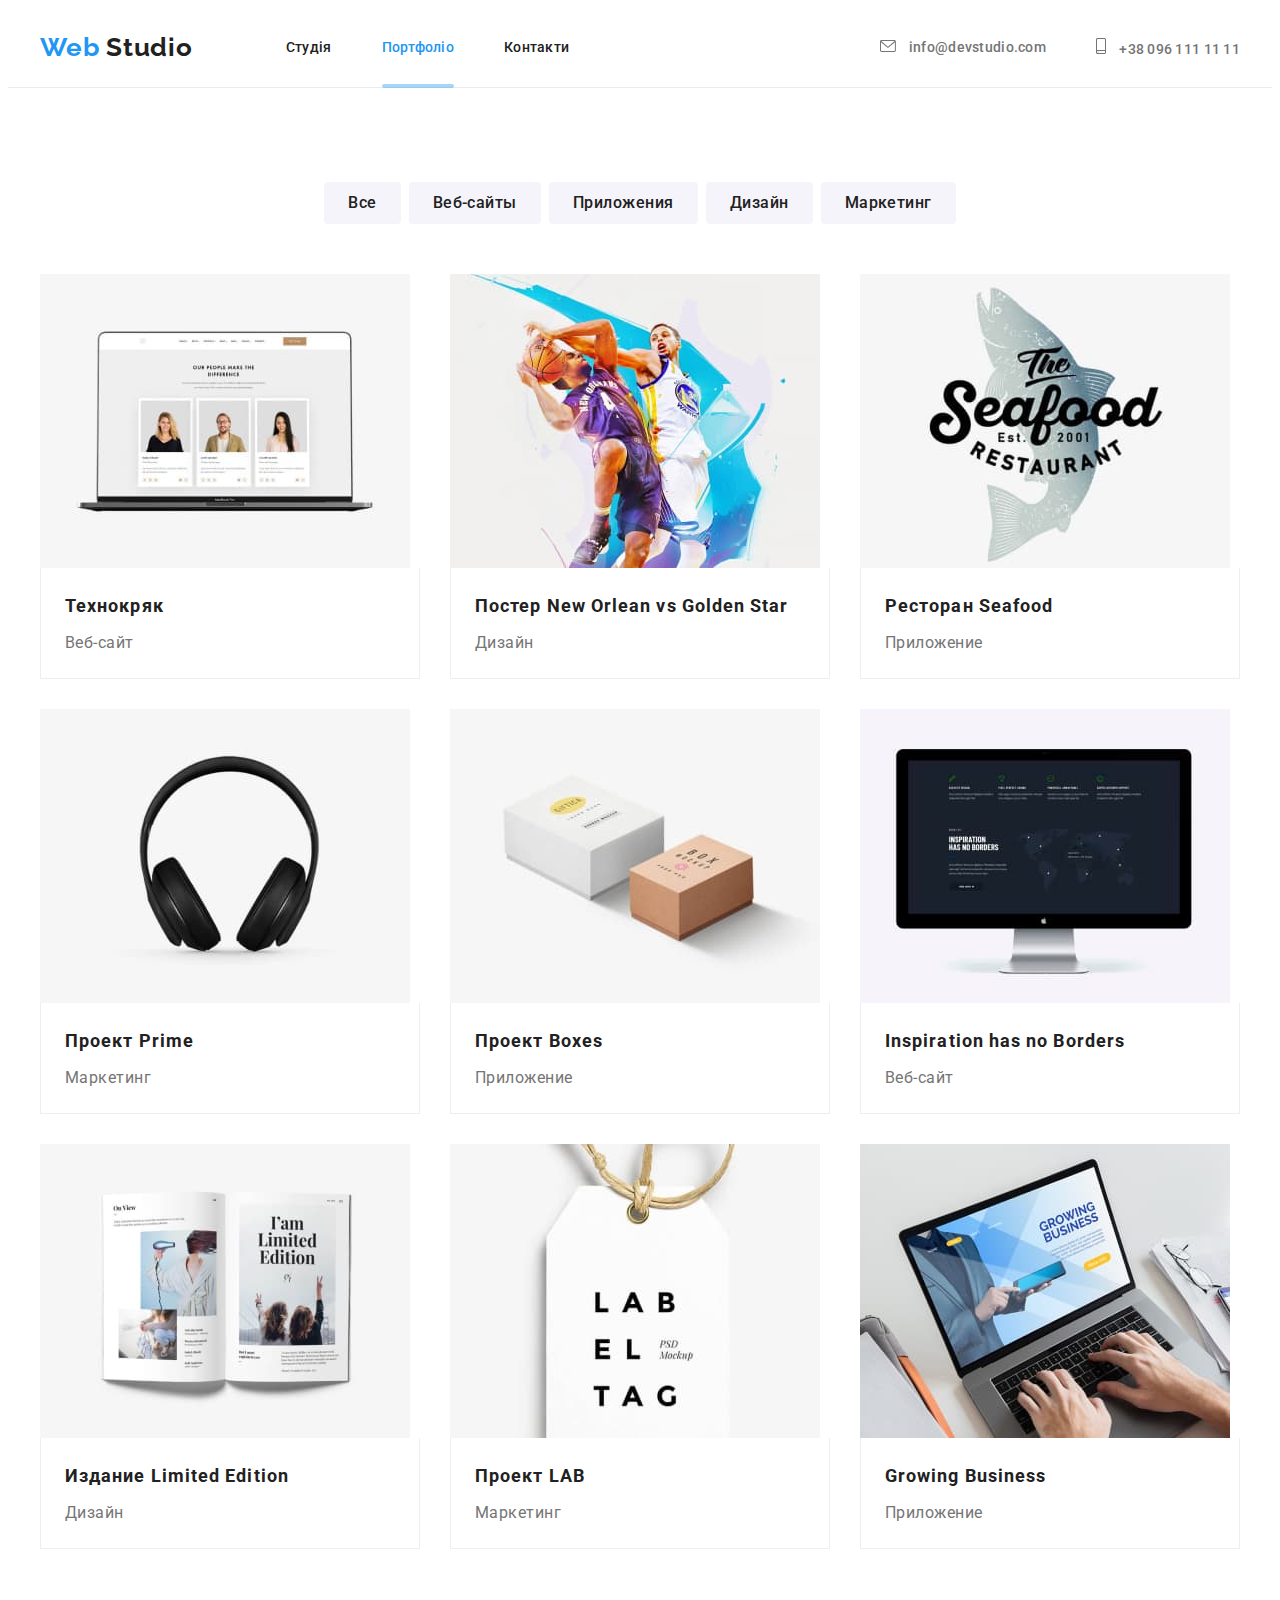
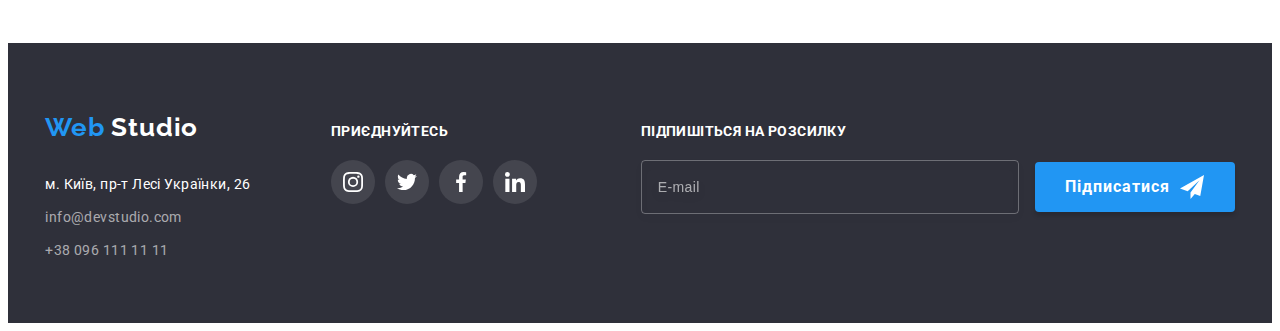
==== portfolio.html @ 93cd044e "repository is cloned" ====
<!DOCTYPE html>
<html lang="ru">
	<head>
		<meta charset="UTF-8" />
		<meta http-equiv="X-UA-Compatible" content="IE=edge" />
		<meta name="viewport" content="width=device-width, initial-scale=1.0" />
		<title>Webs tudio</title>
		<link
			rel="stylesheet"
			href="https://cdnjs.cloudflare.com/ajax/libs/modern-normalize/1.1.0/modern-normalize.min.css"
			integrity="sha512-wpPYUAdjBVSE4KJnH1VR1HeZfpl1ub8YT/NKx4PuQ5NmX2tKuGu6U/JRp5y+Y8XG2tV+wKQpNHVUX03MfMFn9Q=="
			crossorigin="anonymous"
			referrerpolicy="no-referrer"
		/>
		<!-- <link rel="stylesheet" href="./css/styles.css" /> -->
		<link rel="stylesheet" href="./css/main.min.css" />
		<link rel="preconnect" href="https://fonts.googleapis.com" />
		<link rel="preconnect" href="https://fonts.gstatic.com" crossorigin />
		<link
			href="https://fonts.googleapis.com/css2?family=Raleway:wght@700&family=Roboto:wght@400;500;700;900&display=swap"
			rel="stylesheet"
		/>
	</head>
	<body>
		<header class="header">
			<div class="container header-container">
				<a lang="en" class="logo header__logo link" href="./index.html">
					<span class="logo--color-blue">Web</span>
					Studio
				</a>
				<nav class="navigation">
					<ul class="navigation__list list">
						<li class="navigation__item">
							<a class="navigation__link link" href="./index.html">Студія</a>
						</li>
						<li class="navigation__item">
							<a class="navigation__link link current" href="./portfolio.html">Портфоліо</a>
						</li>
						<li class="navigation__item"><a class="navigation__link link" href="">Контакти</a></li>
					</ul>
				</nav>
				<ul class="contact header__contact list">
					<li class="contact__item">
						<a class="contact__link link" href="mailto:info@devstudio.com">
							<svg class="contact__icon" width="16" height="12">
								<use href="./images/icons.svg#icon-envelope"></use>
							</svg>
							info@devstudio.com
						</a>
					</li>
					<li class="contact-item">
						<a class="contact__link link" href="tel:+380961111111">
							<svg class="contact__icon" width="10" height="16">
								<use href="./images/icons.svg#icon-smartphone"></use>
							</svg>
							+38 096 111 11 11
						</a>
					</li>
				</ul>
			</div>
		</header>
		<!-- main -->
		<main>
			<section class="portfolio section">
				<div class="container">
					<h1 class="visually-hidden">Портфолио</h1>
					<ul class="portfolio-menu-list list">
						<li class="portfolio-menu-item">
							<button class="menu-btn" type="button">Все</button>
						</li>
						<li class="portfolio-menu-item">
							<button class="menu-btn" type="button">Веб-сайты</button>
						</li>
						<li class="portfolio-menu-item">
							<button class="menu-btn" type="button">Приложения</button>
						</li>
						<li class="portfolio-menu-item">
							<button class="menu-btn" type="button">Дизайн</button>
						</li>
						<li class="portfolio-menu-item">
							<button class="menu-btn" type="button">Маркетинг</button>
						</li>
					</ul>
					<h2 class="visually-hidden">Проекты</h2>
					<ul class="portfolio-progects list">
						<li class="portfolio-item">
							<a class="porfolio-link link" href="">
								<div class="card-thumb">
									<img src="./images/tehnomarket.jpg" alt="Технокряr" width="370" />
									<div class="portfolio-action">
										<div class="portfolio-overlay">
											<p class="text-overlay">
												<span class="portfolio-article">
													Ресурс пропонує комплексні пропозиції з різним рівнем функціоналу та
													сервісів. Все це дозволить відвідувачу отримати вичерпні відомості
													про компанію чи приватну особу.
												</span>
											</p>
										</div>
									</div>
								</div>
								<div class="card-content">
									<h3 class="portfolio-title">Технокряк</h3>
									<p class="portfolio-text">Веб-сайт</p>
								</div>
							</a>
						</li>
						<li class="portfolio-item">
							<a class="porfolio-link link" href="">
								<div class="card-thumb">
									<img src="./images/nogs.jpg" alt="Постер New Orlean vs Golden Star" width="370" />
									<div class="portfolio-action">
										<div class="portfolio-overlay">
											<p class="text-overlay">
												<span class="portfolio-article">
													Ресурс пропонує комплексні пропозиції з різним рівнем функціоналу та
													сервісів. Все це дозволить відвідувачу отримати вичерпні відомості
													про компанію чи приватну особу.
												</span>
											</p>
										</div>
									</div>
								</div>
								<div class="card-content">
									<h3 class="portfolio-title">Постер New Orlean vs Golden Star</h3>
									<p class="portfolio-text">Дизайн</p>
								</div>
							</a>
						</li>
						<li class="portfolio-item">
							<a class="porfolio-link link" href="">
								<div class="card-thumb">
									<img src="./images/sfreast.jpg" alt="Ресторан Seafood" width="370" />
									<div class="portfolio-action">
										<div class="portfolio-overlay">
											<p class="text-overlay">
												<span class="portfolio-article">
													Ресурс пропонує комплексні пропозиції з різним рівнем функціоналу та
													сервісів. Все це дозволить відвідувачу отримати вичерпні відомості
													про компанію чи приватну особу.
												</span>
											</p>
										</div>
									</div>
								</div>
								<div class="card-content">
									<h3 class="portfolio-title">Ресторан Seafood</h3>
									<p class="portfolio-text">Приложение</p>
								</div>
							</a>
						</li>
						<li class="portfolio-item">
							<a class="porfolio-link link" href="">
								<div class="card-thumb">
									<img src="./images/prime.jpg" alt=">Проект Prime" width="370" />
									<div class="portfolio-action">
										<div class="portfolio-overlay">
											<p class="text-overlay">
												<span class="portfolio-article">
													Ресурс пропонує комплексні пропозиції з різним рівнем функціоналу та
													сервісів. Все це дозволить відвідувачу отримати вичерпні відомості
													про компанію чи приватну особу.
												</span>
											</p>
										</div>
									</div>
								</div>
								<div class="card-content">
									<h3 class="portfolio-title">Проект Prime</h3>
									<p class="portfolio-text">Маркетинг</p>
								</div>
							</a>
						</li>
						<li class="portfolio-item">
							<a class="porfolio-link link" href="">
								<div class="card-thumb">
									<img src="./images/boxes.jpg" alt="Проект Boxes" width="370" />
									<div class="portfolio-action">
										<div class="portfolio-overlay">
											<p class="text-overlay">
												<span class="portfolio-article">
													Ресурс пропонує комплексні пропозиції з різним рівнем функціоналу та
													сервісів. Все це дозволить відвідувачу отримати вичерпні відомості
													про компанію чи приватну особу.
												</span>
											</p>
										</div>
									</div>
								</div>
								<div class="card-content">
									<h3 class="portfolio-title">Проект Boxes</h3>
									<p class="portfolio-text">Приложение</p>
								</div>
							</a>
						</li>
						<li class="portfolio-item">
							<a class="porfolio-link link" href="">
								<div class="card-thumb">
									<img src="./images/border.jpg" alt="Inspiration has no Borders" width="370" />
									<div class="portfolio-action">
										<div class="portfolio-overlay">
											<p class="text-overlay">
												<span class="portfolio-article">
													Ресурс пропонує комплексні пропозиції з різним рівнем функціоналу та
													сервісів. Все це дозволить відвідувачу отримати вичерпні відомості
													про компанію чи приватну особу.
												</span>
											</p>
										</div>
									</div>
								</div>
								<div class="card-content">
									<h3 class="portfolio-title">Inspiration has no Borders</h3>
									<p class="portfolio-text">Веб-сайт</p>
								</div>
							</a>
						</li>
						<li class="portfolio-item">
							<a class="porfolio-link link" href="">
								<div class="card-thumb">
									<img src="./images/limedition.jpg" alt="Издание Limited Edition" width="370" />
									<div class="portfolio-action">
										<div class="portfolio-overlay">
											<p class="text-overlay">
												<span class="portfolio-article">
													Ресурс пропонує комплексні пропозиції з різним рівнем функціоналу та
													сервісів. Все це дозволить відвідувачу отримати вичерпні відомості
													про компанію чи приватну особу.
												</span>
											</p>
										</div>
									</div>
								</div>
								<div class="card-content">
									<h3 class="portfolio-title">Издание Limited Edition</h3>
									<p class="portfolio-text">Дизайн</p>
								</div>
							</a>
						</li>
						<li class="portfolio-item">
							<a class="porfolio-link link" href="">
								<div class="card-thumb">
									<img src="./images/lab.jpg" alt="Проект LAB" width="370" />
									<div class="portfolio-action">
										<div class="portfolio-overlay">
											<p class="text-overlay">
												<span class="portfolio-article">
													Ресурс пропонує комплексні пропозиції з різним рівнем функціоналу та
													сервісів. Все це дозволить відвідувачу отримати вичерпні відомості
													про компанію чи приватну особу.
												</span>
											</p>
										</div>
									</div>
								</div>
								<div class="card-content">
									<h3 class="portfolio-title">Проект LAB</h3>
									<p class="portfolio-text">Маркетинг</p>
								</div>
							</a>
						</li>
						<li class="portfolio-item">
							<a class="porfolio-link link" href="">
								<div class="card-thumb">
									<img src="./images/growbuiss.jpg" alt="Growing Business" width="370" />
									<div class="portfolio-action">
										<div class="portfolio-overlay">
											<p class="text-overlay">
												<span class="portfolio-article">
													Ресурс пропонує комплексні пропозиції з різним рівнем функціоналу та
													сервісів. Все це дозволить відвідувачу отримати вичерпні відомості
													про компанію чи приватну особу.
												</span>
											</p>
										</div>
									</div>
								</div>
								<div class="card-content">
									<h3 class="portfolio-title">Growing Business</h3>
									<p class="portfolio-text">Приложение</p>
								</div>
							</a>
						</li>
					</ul>
				</div>
			</section>
		</main>
		<!--Footer-->
		<footer class="basement">
			<div class="container basement-container">
				<div class="footer-section">
					<a lang="en" class="logo link" href="./index.html">
						<span class="logo--color-blue">Web</span>
						<span class="logo--color-white">Studio</span>
					</a>
					<address class="basement-addres">
						<p class="basement-addres__title">м. Київ, пр-т Лесі Українки, 26</p>
						<ul class="basement-list list">
							<li class="contact-item bs-contact">
								<a class="basement-mail-link link" href="mailto:info@devstudio.com">
									info@devstudio.com
								</a>
							</li>
							<li class="contact-item">
								<a class="basement-phone-link link" href="tel:+380961111111">+38 096 111 11 11</a>
							</li>
						</ul>
					</address>
				</div>
				<div class="join footer__join">
					<h2 class="join__title">приєднуйтесь</h2>
					<ul class="socials list">
						<li class="socials__item">
							<a href="" class="socials__link socials__link--color-grey link">
								<svg class="socials__icon--color-white" width="20" height="20">
									<use href="./images/icons.svg#icon-instagram"></use>
								</svg>
							</a>
						</li>
						<li class="socials__item">
							<a href="" class="socials__link socials__link--color-grey link">
								<svg class="socials__icon--color-white" width="20" height="20">
									<use href="./images/icons.svg#icon-twitter"></use>
								</svg>
							</a>
						</li>
						<li class="socials__item">
							<a href="" class="socials__link socials__link--color-grey link">
								<svg class="socials__icon--color-white" width="20" height="20">
									<use href="./images/icons.svg#icon-facebook"></use>
								</svg>
							</a>
						</li>
						<li class="socials__item">
							<a href="" class="socials__link socials__link--color-grey link">
								<svg class="socials__icon--color-white" width="20" height="20">
									<use href="./images/icons.svg#icon-linkedin"></use>
								</svg>
							</a>
						</li>
					</ul>
				</div>
				<!-- sign-up form -->
				<form class="sign-up">
					<div class="sign-up-mail">
						<label for="sign-mail" class="sign-label">Підпишіться на розсилку</label>
						<input class="sign-input" type="email" name="sign-mail" placeholder="E-mail" id="sign-mail" />
						<button type="submit" class="sign-btn">
							Підписатися
							<svg class="sign-up-icon" width="24" height="24">
								<use href="./images/icons.svg#icon-send_icon"></use>
							</svg>
						</button>
					</div>
				</form>
			</div>
		</footer>
	</body>
</html>
---- css/main.min.css ----
:root{--primary-text-color: #757575;--title-text-color: #212121;--title-second-color: #ffffff;--accent-text-color: #2196f3;--bg-color: #2f303a;--light-grey-color: #f5f4fa;--grey-contacts-color: rgba(255, 255, 255, 0.6);--btn-blue-color: #188ce8;--border-icon-color: rgba(175, 177, 184, 1);--animation-mode: 250ms cubic-bezier(0.4, 0, 0.2, 1)}p,h1,h2,h3,h4,h5,h6{margin:0}ul{margin:0;padding-left:0}a{color:currentColor}img{display:block;max-width:100%;height:auto}button{cursor:pointer}textarea{resize:none}body{font-family:"roboto",sans-serif;color:var(--primary-text-color);background:var(--title-second-color)}.list{list-style:none}.link{color:currentColor;text-decoration:none}.visually-hidden{position:absolute;width:1px;height:1px;margin:-1px;border:0;padding:0;white-space:nowrap;clip-path:inset(100%);clip:rect(0 0 0 0);overflow:hidden}.logo{text-decoration:none;font-family:"Raleway",sans-serif;font-style:normal;font-weight:700;font-size:26px;line-height:1.92;letter-spacing:.03em;color:var(--title-text-color)}.logo--color-white{color:var(--title-second-color)}.logo--color-blue{color:var(--accent-text-color)}.header__logo{margin-right:93px;transition:color var(--animation-mode)}.header__logo:hover,.header__logo:focus{color:var(--accent-text-color)}.container{width:1200px;margin-left:auto;margin-right:auto;padding-left:15px;padding-right:15px}.title{font-weight:700;font-size:36px;line-height:1.17;text-align:center;letter-spacing:.03em;color:var(--title-text-color)}.section{padding-top:94px;padding-bottom:94px}.exclusion{padding-bottom:0}.backdrop{position:fixed;top:0;left:0;width:100%;height:100%;background-color:rgba(0,0,0,.2);opacity:1;transition:opacity var(--animation-mode),visibility var(--animation-mode)}.backdrop.is-hidden{visibility:hidden;opacity:0;pointer-events:none}.backdrop.is-hidden .modal{transform:translate(-50%, -50%) scale(0.5) rotate(360deg)}.modal{position:absolute;top:50%;left:50%;width:528px;min-height:581px;transform:translate(-50%, -50%) scale(1) rotate(0);background-color:var(--title-second-color);box-shadow:0px 1px 3px rgba(0,0,0,.12),0px 1px 1px rgba(0,0,0,.14),0px 2px 1px rgba(0,0,0,.2);border-radius:4px;transition:transform var(--animation-mode);padding:40px}.modal-close{fill:currentColor;transition:color var(--animation-mode)}.modal-btn-close{position:absolute;top:8px;right:8px;width:30px;height:30px;border-radius:50%;display:flex;align-items:center;justify-content:center;background:var(--title-second-color);border:1px solid rgba(0,0,0,.1)}.modal-btn-close:hover>.modal-close,.modal-btn-close:focus>.modal-close{color:var(--accent-text-color)}.client-registranion{margin-left:auto;margin-right:auto}.registration-title{display:flex;font-weight:700;font-size:20px;line-height:1.15;letter-spacing:.03em;justify-content:center;color:var(--title-text-color);margin-bottom:12px}.form-field{display:flex;flex-direction:column;margin-bottom:10px}.reg-comment{margin-bottom:20px}.form-textarea{padding:12px 16px;border:1px solid rgba(33,33,33,.2);border-radius:4px;outline:none;transition:border-color var(--animation-mode);cursor:pointer}.form-textarea:focus,.form-textarea:hover{border-color:var(--accent-text-color)}.form-textarea::placeholder{font-weight:400;font-size:12px;line-height:1.17;letter-spacing:.01em;color:rgba(117,117,117,.5)}.input-wrap{position:relative}.form-input{width:100%;height:40px;padding-left:42px;border:1px solid rgba(33,33,33,.2);border-radius:4px;cursor:pointer;outline:none;transition:border-color var(--animation-mode)}.form-input:focus,.form-input:hover{border-color:var(--accent-text-color)}.input-icon{position:absolute;top:50%;left:12px;transform:translateY(-50%);transition:fill var(--animation-mode)}.form-input:focus+.input-icon,.form-input:hover+.input-icon{fill:var(--accent-text-color)}.form-label{font-weight:400;font-size:12px;line-height:1.17;letter-spacing:.01em;color:var(--primary-text-color);margin-bottom:4px}.agreement-field{display:flex;justify-content:center;font-weight:400;font-size:14px;line-height:2;letter-spacing:.03em;color:var(--primary-text-color);margin-bottom:30px}.label-checkbox{display:flex;align-items:center;cursor:pointer;transition:color var(--animation-mode)}.label-checkbox span{justify-content:center;border:2px solid var(--title-text-color);width:16px;height:15px;border-radius:2px;margin-right:8.38px;transition:boder-color var(--animation-mode)}.form-checkbox:focus+.label-checkbox span,.form-checkbox:hover+.label-checkbox span{border-color:var(--accent-text-color)}.form-checkbox:checked+.label-checkbox span{background-color:var(--accent-text-color);border:none}.label-checkbox:focus,.label-checkbox:hover{color:var(--accent-text-color)}.check-icon{fill:rgba(0,0,0,0)}.form-checkbox:checked+.label-checkbox .check-icon{fill:var(--title-second-color)}.agreement-link{letter-spacing:.03em;text-decoration-line:underline;color:var(--accent-text-color)}.reg-btn{font-family:inherit;background:var(--accent-text-color);box-shadow:0px 4px 4px rgba(0,0,0,.15);border-radius:4px;border-color:rgba(0,0,0,0);min-width:200px;height:50px;font-weight:700;font-size:16px;line-height:1.88;display:block;margin:auto;align-items:center;text-align:center;letter-spacing:.06em;color:var(--title-second-color);transition:background var(--animation-mode)}.reg-btn:focus,.reg-btn:hover{background:var(--btn-blue-color)}.socials{display:flex;justify-content:center;column-gap:10px}.socials__link{width:44px;height:44px;border-radius:50%;display:flex;align-items:center;justify-content:center;color:#afb1bf;transition:color var(--animation-mode),background-color var(--animation-mode)}.socials__link:hover,.socials__link:focus{background-color:var(--accent-text-color);color:var(--title-second-color)}.socials__icon{fill:currentColor}.header{border-bottom:1px solid #ececec}.header-container{display:flex;align-items:center}.navigation__list{font-weight:500;font-size:14px;line-height:1.14;letter-spacing:.02em;color:var(--title-text-color);display:flex}.navigation__item:not(:last-child){margin-right:50px}.navigation__link{display:inline-block;padding-top:32px;transition:color var(--animation-mode)}.navigation__link:hover,.navigation__link:focus{color:var(--accent-text-color)}.navigation__link.current{color:var(--accent-text-color)}.navigation__link.current::after{content:"";display:block;height:4px;margin-top:28px;margin-bottom:-1px;background-color:var(--accent-text-color);opacity:.4;border-radius:2px}.contact{font-weight:500;font-size:14px;line-height:1.14;letter-spacing:.02em;display:flex;align-items:center}.contact__link{transition:color var(--animation-mode)}.contact__link:hover,.contact__link:focus{color:var(--accent-text-color)}.contact__icon{fill:currentColor;background-position:center;background-size:contain;margin-right:10px}.header__contact{margin-left:auto;gap:50px}.hero{max-width:1600px;background-color:var(--bg-color);margin-right:auto;margin-left:auto;padding-top:200px;padding-bottom:200px;background-image:linear-gradient(rgba(47, 48, 58, 0.4), rgba(47, 48, 58, 0.4)),url(../images/header.jpg);background-repeat:no-repeat;background-position:center;background-size:cover}.hero__title{color:var(--title-second-color);font-weight:900;font-size:44px;line-height:1.5;letter-spacing:.06em;text-align:center;text-transform:uppercase;max-width:696px;margin:0 auto 30px}.hero__btn{font-family:inherit;color:var(--title-second-color);background-color:var(--accent-text-color);font-weight:700;font-size:16px;line-height:1.88;letter-spacing:.06em;display:flex;align-items:center;box-shadow:0px 4px 4px rgba(0,0,0,.15);border-radius:4px;border-color:var(--btn-blue-color);display:block;margin:0 auto;min-width:216px;height:50px;transition:background-color var(--animation-mode)}.hero__btn:hover,.hero__btn:focus{background-color:var(--btn-blue-color)}.benefits-list{display:flex;gap:30px}.benefits-list-item::before{content:"";display:block;height:120px;background-size:70px;background-repeat:no-repeat;background-position:center;margin-bottom:30px;background-color:var(--light-grey-color)}.benefits-title{margin-bottom:10px;font-weight:700;font-size:14px;line-height:1.43;letter-spacing:.03em;text-transform:uppercase;color:var(--title-text-color)}.benefits-text{font-size:14px;line-height:1.71;letter-spacing:.03em;color:var(--primary-text-color);max-width:270px}.icon-antena::before{background-image:url(../images/svg/antenna.svg)}.icon-clock::before{background-image:url(../images/svg/clock.svg)}.icon-diagram::before{background-image:url(../images/svg/diagram.svg)}.icon-astronaut::before{background-image:url(../images/svg/astronaut.svg)}.activity__title{margin-bottom:50px}.activity-list{display:flex}.activity-list__item{position:relative}.activity-list__item:not(:last-child){margin-right:30px}.activity-list__item-title{position:absolute;display:flex;align-items:center;width:370px;height:70px;bottom:0;background:rgba(47,48,58,.8);font-weight:700;font-size:14px;line-height:1.14;letter-spacing:.03em;justify-content:center;text-transform:uppercase;color:var(--title-second-color)}.team-section--bg-grey{background-color:var(--light-grey-color)}.team-section__title{background-color:rgba(0,0,0,0);margin-bottom:50px}.team__member{font-weight:500;font-size:16px;line-height:1.19;letter-spacing:.03em;text-align:center;color:var(--title-text-color);margin-bottom:10px}.team__text{font-size:16px;line-height:1.19;letter-spacing:.03em;text-align:center;margin-bottom:16px}.team-list{display:flex;gap:30px}.team-list__item{width:calc((100% - 90px)/4);background-color:var(--title-second-color);box-shadow:0px 1px 3px rgba(0,0,0,.12),0px 1px 1px rgba(0,0,0,.14),0px 2px 1px rgba(0,0,0,.2);border-radius:0px 0px 4px 4px}.team-list__team{padding-top:30px;padding-bottom:30px}.clietnt__title{margin-bottom:50px}.clients-list{display:flex;justify-content:center;column-gap:30px}.clients-logo{fill:currentColor}.clients-logo-link{display:flex;align-items:center;width:170px;height:92px;justify-content:center;border:1px solid var(--border-icon-color);color:#afb1b8;border-radius:4px;transition:border-color var(--animation-mode),color var(--animation-mode)}.clients-logo-link:hover,.clients-logo-link:focus{border-color:var(--accent-text-color);color:var(--accent-text-color)}.basement{background-color:var(--bg-color);padding-top:60px;padding-bottom:60px}.basement-addres{margin-top:20px}.basement-addres__title{font-style:normal;margin-bottom:9px;font-weight:400;font-size:14px;line-height:1.71;letter-spacing:.03em;color:var(--title-second-color)}.basement-list{font-style:normal;font-weight:400;font-size:14px;line-height:1.71;letter-spacing:.03em;color:var(--grey-contacts-color)}.basement-container{display:flex;align-items:baseline;justify-content:space-around}.basement-mail-link{display:inline-block}.bs-contact{margin-bottom:9px}.footer__join{margin-left:70px}.join__title{font-weight:700;font-size:14px;line-height:1.14;letter-spacing:.03em;text-transform:uppercase;color:var(--title-second-color);margin-bottom:20px}.socials__icon--color-white{fill:var(--title-second-color)}.socials__link--color-grey{background:rgba(255,255,255,.1)}.sign-label{display:flex;font-weight:700;font-size:14px;line-height:1.14;letter-spacing:.03em;text-transform:uppercase;color:var(--title-second-color);margin-bottom:20px}.sign-input{font-weight:400;font-size:14px;line-height:1.25;letter-spacing:.03em;padding-left:16px;color:rgba(255,255,255,.6);min-width:358px;height:50px;border:1px solid rgba(255,255,255,.3);filter:drop-shadow(0px 4px 4px rgba(0, 0, 0, 0.15));border-radius:4px;background-color:rgba(0,0,0,0)}.sign-input::placeholder{font-weight:400;font-size:14px;line-height:1.25;letter-spacing:.03em;display:flex;align-items:center;padding-bottom:15px;color:var(--grey-contacts-color)}.sign-btn{font-family:inherit;min-width:200px;height:50px;background:var(--accent-text-color);box-shadow:0px 4px 4px rgba(0,0,0,.15);border-radius:4px;border-color:rgba(0,0,0,0);font-weight:700;font-size:16px;line-height:1.88;letter-spacing:.06em;display:inline-flex;align-items:center;justify-content:center;margin-left:12px;color:var(--title-second-color);transition:background var(--animation-mode)}.sign-btn:focus,.sign-btn:hover{background:var(--btn-blue-color)}.sign-up{display:flex;margin-left:93px}.sign-up-icon{fill:currentColor;margin-left:10px}.portfolio-menu-list{display:flex;margin-bottom:50px;gap:8px;justify-content:center}.menu-btn{border-radius:4px;background-color:var(--light-grey-color);font-family:inherit;font-weight:500;font-size:16px;line-height:1.63;letter-spacing:.03em;text-align:center;color:var(--title-text-color);border-radius:4px;display:block;padding:6px 22px;border-color:rgba(0,0,0,0);transition:box-shadow var(--animation-mode),color var(--animation-mode),background-color var(--animation-mode)}.menu-btn:hover,.menu-btn:focus{color:var(--title-second-color);background-color:var(--accent-text-color);box-shadow:0px 3px 1px rgba(0,0,0,.1),0px 1px 2px rgba(0,0,0,.08),0px 2px 2px rgba(0,0,0,.12)}.portfolio-title{font-weight:700;font-size:18px;line-height:2;letter-spacing:.06em;color:var(--title-text-color);margin-bottom:4px}.portfolio-progects{display:flex;flex-wrap:wrap;margin-left:-30px;margin-top:-30px}.portfolio-item{flex-basis:calc(33.3333333333% - 30px);margin-left:30px;margin-top:30px}.portfolio-text{font-weight:400;font-size:16px;line-height:1.88;letter-spacing:.03em}.card-content{padding:20px 24px;border:1px solid #eee;border-top:none}.porfolio-link{display:block;transition:box-shadow var(--animation-mode)}.porfolio-link:hover,.porfolio-link:focus{box-shadow:0px 1px 1px rgba(0,0,0,.12),0px 4px 4px rgba(0,0,0,.06),1px 4px 6px rgba(0,0,0,.16)}.card-thumb{position:relative;overflow:hidden}.portfolio-overlay{position:absolute;width:100%;height:100%;top:0;left:0;background:rgba(33,150,243,.9);transform:translateY(100%);transition:transform var(--animation-mode)}.portfolio-item:hover .portfolio-overlay,.portfolio-item:focus .portfolio-overlay{transform:translateY(0)}.portfolio-article{position:absolute;width:322px;height:168px;top:50%;left:50%;transform:translate(-50%, -50%);font-weight:400;font-size:18px;line-height:1.56;letter-spacing:.03em;color:var(--title-second-color)}/*# sourceMappingURL=main.min.css.map */
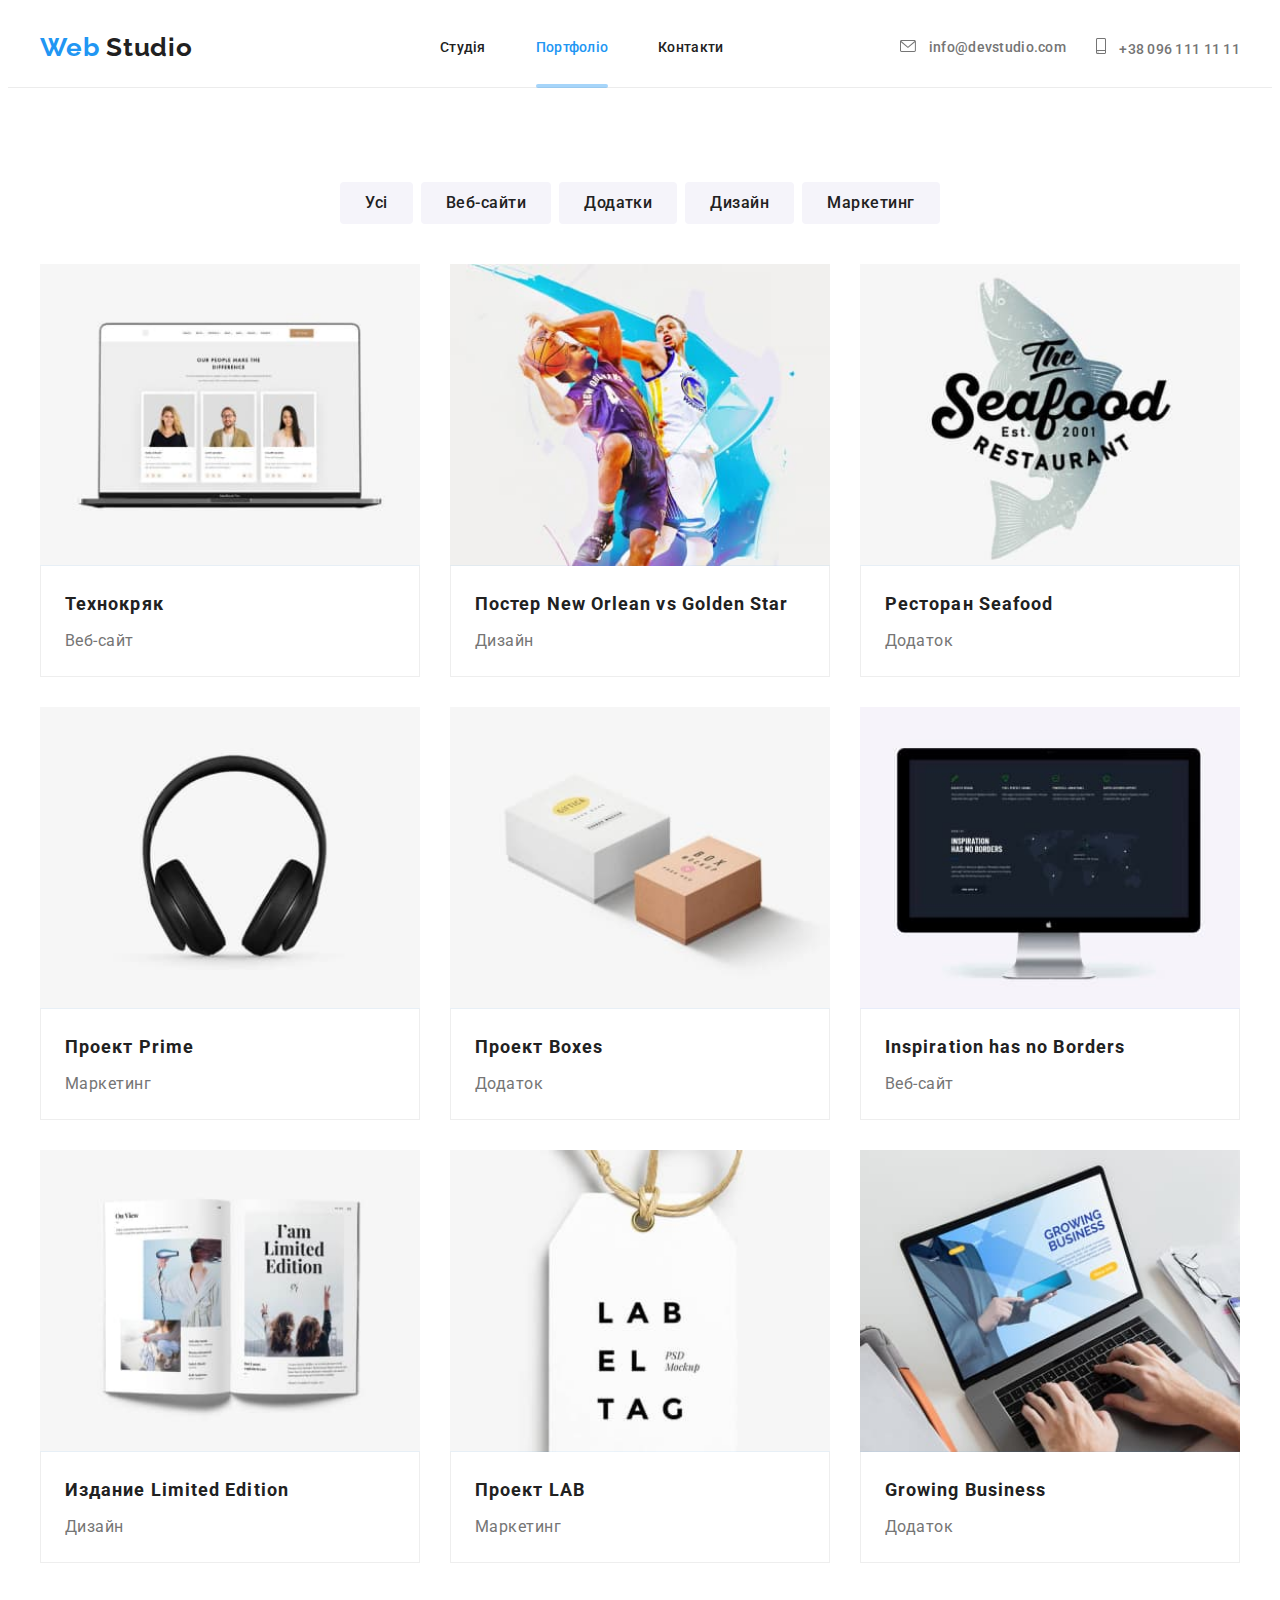
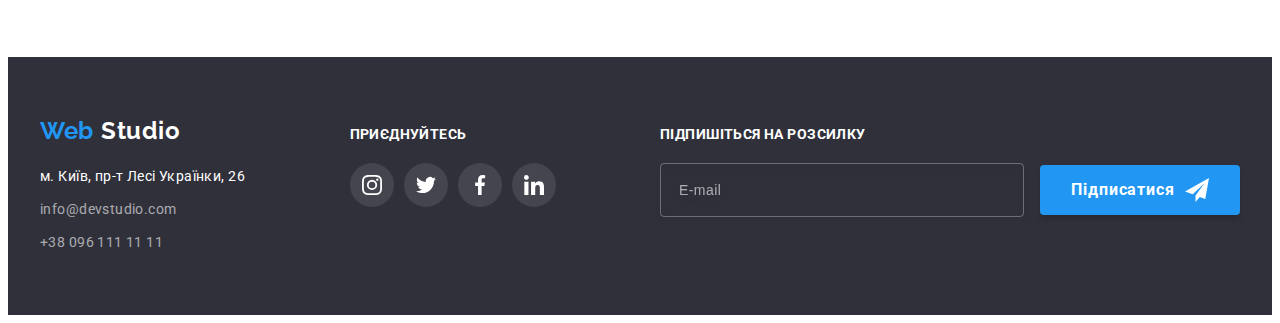
==== commit 718dad24: "hw8 is ready to check" ====
--- a/portfolio.html
+++ b/portfolio.html
@@ -24,39 +24,103 @@
 	<body>
 		<header class="header">
 			<div class="container header-container">
-				<a lang="en" class="logo header__logo link" href="./index.html">
-					<span class="logo--color-blue">Web</span>
-					Studio
-				</a>
-				<nav class="navigation">
-					<ul class="navigation__list list">
-						<li class="navigation__item">
-							<a class="navigation__link link" href="./index.html">Студія</a>
-						</li>
-						<li class="navigation__item">
-							<a class="navigation__link link current" href="./portfolio.html">Портфоліо</a>
-						</li>
-						<li class="navigation__item"><a class="navigation__link link" href="">Контакти</a></li>
+				<div class="logo-div">
+					<a lang="en" class="logo header__logo link" href="./index.html">
+						<span class="logo--color-blue">Web</span>
+						Studio
+					</a>
+				</div>
+				<div class="nav-div">
+					<nav class="navigation">
+						<ul class="navigation__list list">
+							<li class="navigation__item">
+								<a class="navigation__link link" href="./index.html">Студія</a>
+							</li>
+							<li class="navigation__item">
+								<a class="navigation__link link current" href="./portfolio.html">Портфоліо</a>
+							</li>
+							<li class="navigation__item"><a class="navigation__link link" href="">Контакти</a></li>
+						</ul>
+					</nav>
+				</div>
+
+				<div class="contacts">
+					<ul class="contact header__contact list">
+						<li class="contact__item">
+							<a class="contact__link link" href="mailto:info@devstudio.com">
+								<svg class="contact__icon" width="16" height="12">
+									<use href="./images/icons.svg#icon-envelope"></use>
+								</svg>
+								info@devstudio.com
+							</a>
+						</li>
+						<li class="contact__item">
+							<a class="contact__link link" href="tel:+380961111111">
+								<svg class="contact__icon" width="10" height="16">
+									<use href="./images/icons.svg#icon-smartphone"></use>
+								</svg>
+								+38 096 111 11 11
+							</a>
+						</li>
 					</ul>
-				</nav>
-				<ul class="contact header__contact list">
-					<li class="contact__item">
-						<a class="contact__link link" href="mailto:info@devstudio.com">
-							<svg class="contact__icon" width="16" height="12">
-								<use href="./images/icons.svg#icon-envelope"></use>
+				</div>
+
+				<buton class="menu-open" type="button">
+					<svg class="menu-btn-open" width="40" height="40">
+						<use href="./images/icons.svg#icon-menu"></use>
+					</svg>
+				</buton>
+			</div>
+			<!-- MOB-MENU -->
+			<div class="mob-menu is-hidden">
+				<div class="container">
+					<div class="mob-menu-top">
+						<buton class="menu-close" type="button">
+							<svg class="menu-btn-close" width="40" height="40">
+								<use href="./images/icons.svg#icon-menu-close"></use>
 							</svg>
-							info@devstudio.com
-						</a>
-					</li>
-					<li class="contact-item">
-						<a class="contact__link link" href="tel:+380961111111">
-							<svg class="contact__icon" width="10" height="16">
-								<use href="./images/icons.svg#icon-smartphone"></use>
-							</svg>
-							+38 096 111 11 11
-						</a>
-					</li>
-				</ul>
+						</buton>
+						<nav class="mob-menu__nav">
+							<ul class="mob-menu__list list">
+								<li class="mob-menu__item">
+									<a class="mob-menu__link link current" href="./index.html">Студія</a>
+								</li>
+								<li class="mob-menu__item">
+									<a class="mob-menu__link link" href="./portfolio.html">Портфоліо</a>
+								</li>
+								<li class="mob-menu__item"><a class="mob-menu__link link" href="">Контакти</a></li>
+							</ul>
+						</nav>
+					</div>
+					<div class="mob-menu-bottom">
+						<div class="mob-contact list">
+							<a class="mob-contact__tel link" href="tel:+380961111111">+38 096 111 11 11</a>
+							<a class="mob-contact__mail link" href="mailto:info@devstudio.com">info@devstudio.com</a>
+						</div>
+						<ul class="mob-soc list">
+							<li class="mob-soc__item">
+								<a href="" target="_blank" rel="noopener noreferrer nofolow" class="mob-soc__link link">
+									Instagram
+								</a>
+							</li>
+							<li class="mob-soc__item">
+								<a href="" target="_blank" rel="noopener noreferrer nofolow" class="mob-soc__link link">
+									Twitter
+								</a>
+							</li>
+							<li class="mob-soc__item">
+								<a href="" target="_blank" rel="noopener noreferrer nofolow" class="mob-soc__link link">
+									Facebook
+								</a>
+							</li>
+							<li class="mob-soc__item">
+								<a href="" target="_blank" rel="noopener noreferrer nofolow" class="mob-soc__link link">
+									LinkedIn
+								</a>
+							</li>
+						</ul>
+					</div>
+				</div>
 			</div>
 		</header>
 		<!-- main -->
@@ -66,13 +130,13 @@
 					<h1 class="visually-hidden">Портфолио</h1>
 					<ul class="portfolio-menu-list list">
 						<li class="portfolio-menu-item">
-							<button class="menu-btn" type="button">Все</button>
+							<button class="menu-btn" type="button">Усі</button>
 						</li>
 						<li class="portfolio-menu-item">
-							<button class="menu-btn" type="button">Веб-сайты</button>
+							<button class="menu-btn" type="button">Веб-сайти</button>
 						</li>
 						<li class="portfolio-menu-item">
-							<button class="menu-btn" type="button">Приложения</button>
+							<button class="menu-btn" type="button">Додатки</button>
 						</li>
 						<li class="portfolio-menu-item">
 							<button class="menu-btn" type="button">Дизайн</button>
@@ -81,12 +145,27 @@
 							<button class="menu-btn" type="button">Маркетинг</button>
 						</li>
 					</ul>
-					<h2 class="visually-hidden">Проекты</h2>
+					<h2 class="visually-hidden">Проекти</h2>
 					<ul class="portfolio-progects list">
 						<li class="portfolio-item">
 							<a class="porfolio-link link" href="">
 								<div class="card-thumb">
-									<img src="./images/tehnomarket.jpg" alt="Технокряr" width="370" />
+									<picture>
+										<source
+											srcset="./images/tehnomarket.jpg 1x, ./images/tehnomarket-2x.jpg 2x"
+											media="(min-width: 1200px)"
+										/>
+										<source
+											srcset="./images/tehnomarket-tab.jpg 1x, ./images/tehnomarket-tab-2x.jpg 2x"
+											media="(min-width: 768px)"
+										/>
+										<source
+											srcset="./images/tehnomarket-mob.jpg 1x, ./images/tehnomarket-mob-2x.jpg 2x"
+											media="(max-width: 767px)"
+										/>
+										<img src="./images/tehnomarket-mob.jpg" alt="Технокряr" width="450" />
+									</picture>
+
 									<div class="portfolio-action">
 										<div class="portfolio-overlay">
 											<p class="text-overlay">
@@ -108,7 +187,25 @@
 						<li class="portfolio-item">
 							<a class="porfolio-link link" href="">
 								<div class="card-thumb">
-									<img src="./images/nogs.jpg" alt="Постер New Orlean vs Golden Star" width="370" />
+									<picture>
+										<source
+											srcset="./images/nogs.jpg 1x, ./images/nogs-2x.jpg 2x"
+											media="(min-width: 1200px)"
+										/>
+										<source
+											srcset="./images/nogs-tab.jpg 1x, ./images/nogs-tab-2x.jpg 2x"
+											media="(min-width: 768px)"
+										/>
+										<source
+											srcset="./images/nogs-mob.jpg 1x, ./images/nogs-mob-2x.jpg 2x"
+											media="(max-width: 767px)"
+										/>
+										<img
+											src="./images/nogs-mob.jpg"
+											alt="Постер New Orlean vs Golden Star"
+											width="450"
+										/>
+									</picture>
 									<div class="portfolio-action">
 										<div class="portfolio-overlay">
 											<p class="text-overlay">
@@ -130,7 +227,21 @@
 						<li class="portfolio-item">
 							<a class="porfolio-link link" href="">
 								<div class="card-thumb">
-									<img src="./images/sfreast.jpg" alt="Ресторан Seafood" width="370" />
+									<picture>
+										<source
+											srcset="./images/sfreast.jpg 1x, ./images/sfreast-2x.jpg 2x"
+											media="(min-width: 1200px)"
+										/>
+										<source
+											srcset="./images/sfreast-tab.jpg 1x, ./images/sfreast-tab-2x.jpg 2x"
+											media="(min-width: 768px)"
+										/>
+										<source
+											srcset="./images/sfreast-mob.jpg 1x, ./images/sfreast-mob-2x.jpg 2x"
+											media="(max-width: 767px)"
+										/>
+										<img src="./images/sfreast-mob.jpg" alt="Ресторан Seafood" width="450" />
+									</picture>
 									<div class="portfolio-action">
 										<div class="portfolio-overlay">
 											<p class="text-overlay">
@@ -145,14 +256,28 @@
 								</div>
 								<div class="card-content">
 									<h3 class="portfolio-title">Ресторан Seafood</h3>
-									<p class="portfolio-text">Приложение</p>
-								</div>
-							</a>
-						</li>
-						<li class="portfolio-item">
-							<a class="porfolio-link link" href="">
-								<div class="card-thumb">
-									<img src="./images/prime.jpg" alt=">Проект Prime" width="370" />
+									<p class="portfolio-text">Додаток</p>
+								</div>
+							</a>
+						</li>
+						<li class="portfolio-item">
+							<a class="porfolio-link link" href="">
+								<div class="card-thumb">
+									<picture>
+										<source
+											srcset="./images/prime.jpg 1x, ./images/prime-2x.jpg 2x"
+											media="(min-width: 1200px)"
+										/>
+										<source
+											srcset="./images/prime-tab.jpg 1x, ./images/prime-tab-2x.jpg 2x"
+											media="(min-width: 768px)"
+										/>
+										<source
+											srcset="./images/prime-mob.jpg 1x, ./images/prime-mob-2x.jpg 2x"
+											media="(max-width: 767px)"
+										/>
+										<img src="./images/prime-mob.jpg" alt=">Проект Prime" width="450" />
+									</picture>
 									<div class="portfolio-action">
 										<div class="portfolio-overlay">
 											<p class="text-overlay">
@@ -174,7 +299,21 @@
 						<li class="portfolio-item">
 							<a class="porfolio-link link" href="">
 								<div class="card-thumb">
-									<img src="./images/boxes.jpg" alt="Проект Boxes" width="370" />
+									<picture>
+										<source
+											srcset="./images/boxes.jpg 1x, ./images/boxes-2x.jpg 2x"
+											media="(min-width: 1200px)"
+										/>
+										<source
+											srcset="./images/boxes-tab.jpg 1x, ./images/boxes-tab-2x.jpg 2x"
+											media="(min-width: 768px)"
+										/>
+										<source
+											srcset="./images/boxes-mob.jpg 1x, ./images/boxes-mob-2x.jpg 2x"
+											media="(max-width: 767px)"
+										/>
+										<img src="./images/boxes-mob.jpg" alt="Проект Boxes" width="450" />
+									</picture>
 									<div class="portfolio-action">
 										<div class="portfolio-overlay">
 											<p class="text-overlay">
@@ -189,14 +328,32 @@
 								</div>
 								<div class="card-content">
 									<h3 class="portfolio-title">Проект Boxes</h3>
-									<p class="portfolio-text">Приложение</p>
-								</div>
-							</a>
-						</li>
-						<li class="portfolio-item">
-							<a class="porfolio-link link" href="">
-								<div class="card-thumb">
-									<img src="./images/border.jpg" alt="Inspiration has no Borders" width="370" />
+									<p class="portfolio-text">Додаток</p>
+								</div>
+							</a>
+						</li>
+						<li class="portfolio-item">
+							<a class="porfolio-link link" href="">
+								<div class="card-thumb">
+									<picture>
+										<source
+											srcset="./images/border.jpg 1x, ./images/border-2x.jpg 2x"
+											media="(min-width: 1200px)"
+										/>
+										<source
+											srcset="./images/border-tab.jpg 1x, ./images/border-tab-2x.jpg 2x"
+											media="(min-width: 768px)"
+										/>
+										<source
+											srcset="./images/border-mob.jpg 1x, ./images/border-mob-2x.jpg 2x"
+											media="(max-width: 767px)"
+										/>
+										<img
+											src="./images/border-mob.jpg"
+											alt="Inspiration has no Borders"
+											width="450"
+										/>
+									</picture>
 									<div class="portfolio-action">
 										<div class="portfolio-overlay">
 											<p class="text-overlay">
@@ -218,7 +375,25 @@
 						<li class="portfolio-item">
 							<a class="porfolio-link link" href="">
 								<div class="card-thumb">
-									<img src="./images/limedition.jpg" alt="Издание Limited Edition" width="370" />
+									<picture>
+										<source
+											srcset="./images/limedition.jpg 1x, ./images/limedition-2x.jpg 2x"
+											media="(min-width: 1200px)"
+										/>
+										<source
+											srcset="./images/limedition-tab.jpg 1x, ./images/limedition-tab-2x.jpg 2x"
+											media="(min-width: 768px)"
+										/>
+										<source
+											srcset="./images/limedition-mob.jpg 1x, ./images/limedition-mob-2x.jpg 2x"
+											media="(max-width: 767px)"
+										/>
+										<img
+											src="./images/limedition-mob.jpg"
+											alt="Издание Limited Edition"
+											width="450"
+										/>
+									</picture>
 									<div class="portfolio-action">
 										<div class="portfolio-overlay">
 											<p class="text-overlay">
@@ -240,7 +415,21 @@
 						<li class="portfolio-item">
 							<a class="porfolio-link link" href="">
 								<div class="card-thumb">
-									<img src="./images/lab.jpg" alt="Проект LAB" width="370" />
+									<picture>
+										<source
+											srcset="./images/lab.jpg 1x, ./images/lab-2x.jpg 2x"
+											media="(min-width: 1200px)"
+										/>
+										<source
+											srcset="./images/lab-tab.jpg 1x, ./images/lab-tab-2x.jpg 2x"
+											media="(min-width: 768px)"
+										/>
+										<source
+											srcset="./images/lab-mob.jpg 1x, ./images/lab-mob-2x.jpg 2x"
+											media="(max-width: 767px)"
+										/>
+										<img src="./images/lab-mob.jpg" alt="Проект LAB" width="450" />
+									</picture>
 									<div class="portfolio-action">
 										<div class="portfolio-overlay">
 											<p class="text-overlay">
@@ -262,7 +451,21 @@
 						<li class="portfolio-item">
 							<a class="porfolio-link link" href="">
 								<div class="card-thumb">
-									<img src="./images/growbuiss.jpg" alt="Growing Business" width="370" />
+									<picture>
+										<source
+											srcset="./images/growbuiss.jpg 1x, ./images/growbuiss-2x.jpg 2x"
+											media="(min-width: 1200px)"
+										/>
+										<source
+											srcset="./images/growbuiss-tab.jpg 1x, ./images/growbuiss-tab-2x.jpg 2x"
+											media="(min-width: 768px)"
+										/>
+										<source
+											srcset="./images/growbuiss-mob.jpg 1x, ./images/growbuiss-mob-2x.jpg 2x"
+											media="(max-width: 767px)"
+										/>
+										<img src="./images/growbuiss-mob-2x.jpg" alt="Growing Business" width="450" />
+									</picture>
 									<div class="portfolio-action">
 										<div class="portfolio-overlay">
 											<p class="text-overlay">
@@ -277,7 +480,7 @@
 								</div>
 								<div class="card-content">
 									<h3 class="portfolio-title">Growing Business</h3>
-									<p class="portfolio-text">Приложение</p>
+									<p class="portfolio-text">Додаток</p>
 								</div>
 							</a>
 						</li>
@@ -309,7 +512,7 @@
 				</div>
 				<div class="join footer__join">
 					<h2 class="join__title">приєднуйтесь</h2>
-					<ul class="socials list">
+					<ul class="join-soc socials list">
 						<li class="socials__item">
 							<a href="" class="socials__link socials__link--color-grey link">
 								<svg class="socials__icon--color-white" width="20" height="20">
@@ -355,5 +558,6 @@
 				</form>
 			</div>
 		</footer>
+		<script src="./js/menu.js"></script>
 	</body>
 </html>
--- a/css/main.min.css
+++ b/css/main.min.css
@@ -1 +1 @@
-:root{--primary-text-color: #757575;--title-text-color: #212121;--title-second-color: #ffffff;--accent-text-color: #2196f3;--bg-color: #2f303a;--light-grey-color: #f5f4fa;--grey-contacts-color: rgba(255, 255, 255, 0.6);--btn-blue-color: #188ce8;--border-icon-color: rgba(175, 177, 184, 1);--animation-mode: 250ms cubic-bezier(0.4, 0, 0.2, 1)}p,h1,h2,h3,h4,h5,h6{margin:0}ul{margin:0;padding-left:0}a{color:currentColor}img{display:block;max-width:100%;height:auto}button{cursor:pointer}textarea{resize:none}body{font-family:"roboto",sans-serif;color:var(--primary-text-color);background:var(--title-second-color)}.list{list-style:none}.link{color:currentColor;text-decoration:none}.visually-hidden{position:absolute;width:1px;height:1px;margin:-1px;border:0;padding:0;white-space:nowrap;clip-path:inset(100%);clip:rect(0 0 0 0);overflow:hidden}.logo{text-decoration:none;font-family:"Raleway",sans-serif;font-style:normal;font-weight:700;font-size:26px;line-height:1.92;letter-spacing:.03em;color:var(--title-text-color)}.logo--color-white{color:var(--title-second-color)}.logo--color-blue{color:var(--accent-text-color)}.header__logo{margin-right:93px;transition:color var(--animation-mode)}.header__logo:hover,.header__logo:focus{color:var(--accent-text-color)}.container{width:1200px;margin-left:auto;margin-right:auto;padding-left:15px;padding-right:15px}.title{font-weight:700;font-size:36px;line-height:1.17;text-align:center;letter-spacing:.03em;color:var(--title-text-color)}.section{padding-top:94px;padding-bottom:94px}.exclusion{padding-bottom:0}.backdrop{position:fixed;top:0;left:0;width:100%;height:100%;background-color:rgba(0,0,0,.2);opacity:1;transition:opacity var(--animation-mode),visibility var(--animation-mode)}.backdrop.is-hidden{visibility:hidden;opacity:0;pointer-events:none}.backdrop.is-hidden .modal{transform:translate(-50%, -50%) scale(0.5) rotate(360deg)}.modal{position:absolute;top:50%;left:50%;width:528px;min-height:581px;transform:translate(-50%, -50%) scale(1) rotate(0);background-color:var(--title-second-color);box-shadow:0px 1px 3px rgba(0,0,0,.12),0px 1px 1px rgba(0,0,0,.14),0px 2px 1px rgba(0,0,0,.2);border-radius:4px;transition:transform var(--animation-mode);padding:40px}.modal-close{fill:currentColor;transition:color var(--animation-mode)}.modal-btn-close{position:absolute;top:8px;right:8px;width:30px;height:30px;border-radius:50%;display:flex;align-items:center;justify-content:center;background:var(--title-second-color);border:1px solid rgba(0,0,0,.1)}.modal-btn-close:hover>.modal-close,.modal-btn-close:focus>.modal-close{color:var(--accent-text-color)}.client-registranion{margin-left:auto;margin-right:auto}.registration-title{display:flex;font-weight:700;font-size:20px;line-height:1.15;letter-spacing:.03em;justify-content:center;color:var(--title-text-color);margin-bottom:12px}.form-field{display:flex;flex-direction:column;margin-bottom:10px}.reg-comment{margin-bottom:20px}.form-textarea{padding:12px 16px;border:1px solid rgba(33,33,33,.2);border-radius:4px;outline:none;transition:border-color var(--animation-mode);cursor:pointer}.form-textarea:focus,.form-textarea:hover{border-color:var(--accent-text-color)}.form-textarea::placeholder{font-weight:400;font-size:12px;line-height:1.17;letter-spacing:.01em;color:rgba(117,117,117,.5)}.input-wrap{position:relative}.form-input{width:100%;height:40px;padding-left:42px;border:1px solid rgba(33,33,33,.2);border-radius:4px;cursor:pointer;outline:none;transition:border-color var(--animation-mode)}.form-input:focus,.form-input:hover{border-color:var(--accent-text-color)}.input-icon{position:absolute;top:50%;left:12px;transform:translateY(-50%);transition:fill var(--animation-mode)}.form-input:focus+.input-icon,.form-input:hover+.input-icon{fill:var(--accent-text-color)}.form-label{font-weight:400;font-size:12px;line-height:1.17;letter-spacing:.01em;color:var(--primary-text-color);margin-bottom:4px}.agreement-field{display:flex;justify-content:center;font-weight:400;font-size:14px;line-height:2;letter-spacing:.03em;color:var(--primary-text-color);margin-bottom:30px}.label-checkbox{display:flex;align-items:center;cursor:pointer;transition:color var(--animation-mode)}.label-checkbox span{justify-content:center;border:2px solid var(--title-text-color);width:16px;height:15px;border-radius:2px;margin-right:8.38px;transition:boder-color var(--animation-mode)}.form-checkbox:focus+.label-checkbox span,.form-checkbox:hover+.label-checkbox span{border-color:var(--accent-text-color)}.form-checkbox:checked+.label-checkbox span{background-color:var(--accent-text-color);border:none}.label-checkbox:focus,.label-checkbox:hover{color:var(--accent-text-color)}.check-icon{fill:rgba(0,0,0,0)}.form-checkbox:checked+.label-checkbox .check-icon{fill:var(--title-second-color)}.agreement-link{letter-spacing:.03em;text-decoration-line:underline;color:var(--accent-text-color)}.reg-btn{font-family:inherit;background:var(--accent-text-color);box-shadow:0px 4px 4px rgba(0,0,0,.15);border-radius:4px;border-color:rgba(0,0,0,0);min-width:200px;height:50px;font-weight:700;font-size:16px;line-height:1.88;display:block;margin:auto;align-items:center;text-align:center;letter-spacing:.06em;color:var(--title-second-color);transition:background var(--animation-mode)}.reg-btn:focus,.reg-btn:hover{background:var(--btn-blue-color)}.socials{display:flex;justify-content:center;column-gap:10px}.socials__link{width:44px;height:44px;border-radius:50%;display:flex;align-items:center;justify-content:center;color:#afb1bf;transition:color var(--animation-mode),background-color var(--animation-mode)}.socials__link:hover,.socials__link:focus{background-color:var(--accent-text-color);color:var(--title-second-color)}.socials__icon{fill:currentColor}.header{border-bottom:1px solid #ececec}.header-container{display:flex;align-items:center}.navigation__list{font-weight:500;font-size:14px;line-height:1.14;letter-spacing:.02em;color:var(--title-text-color);display:flex}.navigation__item:not(:last-child){margin-right:50px}.navigation__link{display:inline-block;padding-top:32px;transition:color var(--animation-mode)}.navigation__link:hover,.navigation__link:focus{color:var(--accent-text-color)}.navigation__link.current{color:var(--accent-text-color)}.navigation__link.current::after{content:"";display:block;height:4px;margin-top:28px;margin-bottom:-1px;background-color:var(--accent-text-color);opacity:.4;border-radius:2px}.contact{font-weight:500;font-size:14px;line-height:1.14;letter-spacing:.02em;display:flex;align-items:center}.contact__link{transition:color var(--animation-mode)}.contact__link:hover,.contact__link:focus{color:var(--accent-text-color)}.contact__icon{fill:currentColor;background-position:center;background-size:contain;margin-right:10px}.header__contact{margin-left:auto;gap:50px}.hero{max-width:1600px;background-color:var(--bg-color);margin-right:auto;margin-left:auto;padding-top:200px;padding-bottom:200px;background-image:linear-gradient(rgba(47, 48, 58, 0.4), rgba(47, 48, 58, 0.4)),url(../images/header.jpg);background-repeat:no-repeat;background-position:center;background-size:cover}.hero__title{color:var(--title-second-color);font-weight:900;font-size:44px;line-height:1.5;letter-spacing:.06em;text-align:center;text-transform:uppercase;max-width:696px;margin:0 auto 30px}.hero__btn{font-family:inherit;color:var(--title-second-color);background-color:var(--accent-text-color);font-weight:700;font-size:16px;line-height:1.88;letter-spacing:.06em;display:flex;align-items:center;box-shadow:0px 4px 4px rgba(0,0,0,.15);border-radius:4px;border-color:var(--btn-blue-color);display:block;margin:0 auto;min-width:216px;height:50px;transition:background-color var(--animation-mode)}.hero__btn:hover,.hero__btn:focus{background-color:var(--btn-blue-color)}.benefits-list{display:flex;gap:30px}.benefits-list-item::before{content:"";display:block;height:120px;background-size:70px;background-repeat:no-repeat;background-position:center;margin-bottom:30px;background-color:var(--light-grey-color)}.benefits-title{margin-bottom:10px;font-weight:700;font-size:14px;line-height:1.43;letter-spacing:.03em;text-transform:uppercase;color:var(--title-text-color)}.benefits-text{font-size:14px;line-height:1.71;letter-spacing:.03em;color:var(--primary-text-color);max-width:270px}.icon-antena::before{background-image:url(../images/svg/antenna.svg)}.icon-clock::before{background-image:url(../images/svg/clock.svg)}.icon-diagram::before{background-image:url(../images/svg/diagram.svg)}.icon-astronaut::before{background-image:url(../images/svg/astronaut.svg)}.activity__title{margin-bottom:50px}.activity-list{display:flex}.activity-list__item{position:relative}.activity-list__item:not(:last-child){margin-right:30px}.activity-list__item-title{position:absolute;display:flex;align-items:center;width:370px;height:70px;bottom:0;background:rgba(47,48,58,.8);font-weight:700;font-size:14px;line-height:1.14;letter-spacing:.03em;justify-content:center;text-transform:uppercase;color:var(--title-second-color)}.team-section--bg-grey{background-color:var(--light-grey-color)}.team-section__title{background-color:rgba(0,0,0,0);margin-bottom:50px}.team__member{font-weight:500;font-size:16px;line-height:1.19;letter-spacing:.03em;text-align:center;color:var(--title-text-color);margin-bottom:10px}.team__text{font-size:16px;line-height:1.19;letter-spacing:.03em;text-align:center;margin-bottom:16px}.team-list{display:flex;gap:30px}.team-list__item{width:calc((100% - 90px)/4);background-color:var(--title-second-color);box-shadow:0px 1px 3px rgba(0,0,0,.12),0px 1px 1px rgba(0,0,0,.14),0px 2px 1px rgba(0,0,0,.2);border-radius:0px 0px 4px 4px}.team-list__team{padding-top:30px;padding-bottom:30px}.clietnt__title{margin-bottom:50px}.clients-list{display:flex;justify-content:center;column-gap:30px}.clients-logo{fill:currentColor}.clients-logo-link{display:flex;align-items:center;width:170px;height:92px;justify-content:center;border:1px solid var(--border-icon-color);color:#afb1b8;border-radius:4px;transition:border-color var(--animation-mode),color var(--animation-mode)}.clients-logo-link:hover,.clients-logo-link:focus{border-color:var(--accent-text-color);color:var(--accent-text-color)}.basement{background-color:var(--bg-color);padding-top:60px;padding-bottom:60px}.basement-addres{margin-top:20px}.basement-addres__title{font-style:normal;margin-bottom:9px;font-weight:400;font-size:14px;line-height:1.71;letter-spacing:.03em;color:var(--title-second-color)}.basement-list{font-style:normal;font-weight:400;font-size:14px;line-height:1.71;letter-spacing:.03em;color:var(--grey-contacts-color)}.basement-container{display:flex;align-items:baseline;justify-content:space-around}.basement-mail-link{display:inline-block}.bs-contact{margin-bottom:9px}.footer__join{margin-left:70px}.join__title{font-weight:700;font-size:14px;line-height:1.14;letter-spacing:.03em;text-transform:uppercase;color:var(--title-second-color);margin-bottom:20px}.socials__icon--color-white{fill:var(--title-second-color)}.socials__link--color-grey{background:rgba(255,255,255,.1)}.sign-label{display:flex;font-weight:700;font-size:14px;line-height:1.14;letter-spacing:.03em;text-transform:uppercase;color:var(--title-second-color);margin-bottom:20px}.sign-input{font-weight:400;font-size:14px;line-height:1.25;letter-spacing:.03em;padding-left:16px;color:rgba(255,255,255,.6);min-width:358px;height:50px;border:1px solid rgba(255,255,255,.3);filter:drop-shadow(0px 4px 4px rgba(0, 0, 0, 0.15));border-radius:4px;background-color:rgba(0,0,0,0)}.sign-input::placeholder{font-weight:400;font-size:14px;line-height:1.25;letter-spacing:.03em;display:flex;align-items:center;padding-bottom:15px;color:var(--grey-contacts-color)}.sign-btn{font-family:inherit;min-width:200px;height:50px;background:var(--accent-text-color);box-shadow:0px 4px 4px rgba(0,0,0,.15);border-radius:4px;border-color:rgba(0,0,0,0);font-weight:700;font-size:16px;line-height:1.88;letter-spacing:.06em;display:inline-flex;align-items:center;justify-content:center;margin-left:12px;color:var(--title-second-color);transition:background var(--animation-mode)}.sign-btn:focus,.sign-btn:hover{background:var(--btn-blue-color)}.sign-up{display:flex;margin-left:93px}.sign-up-icon{fill:currentColor;margin-left:10px}.portfolio-menu-list{display:flex;margin-bottom:50px;gap:8px;justify-content:center}.menu-btn{border-radius:4px;background-color:var(--light-grey-color);font-family:inherit;font-weight:500;font-size:16px;line-height:1.63;letter-spacing:.03em;text-align:center;color:var(--title-text-color);border-radius:4px;display:block;padding:6px 22px;border-color:rgba(0,0,0,0);transition:box-shadow var(--animation-mode),color var(--animation-mode),background-color var(--animation-mode)}.menu-btn:hover,.menu-btn:focus{color:var(--title-second-color);background-color:var(--accent-text-color);box-shadow:0px 3px 1px rgba(0,0,0,.1),0px 1px 2px rgba(0,0,0,.08),0px 2px 2px rgba(0,0,0,.12)}.portfolio-title{font-weight:700;font-size:18px;line-height:2;letter-spacing:.06em;color:var(--title-text-color);margin-bottom:4px}.portfolio-progects{display:flex;flex-wrap:wrap;margin-left:-30px;margin-top:-30px}.portfolio-item{flex-basis:calc(33.3333333333% - 30px);margin-left:30px;margin-top:30px}.portfolio-text{font-weight:400;font-size:16px;line-height:1.88;letter-spacing:.03em}.card-content{padding:20px 24px;border:1px solid #eee;border-top:none}.porfolio-link{display:block;transition:box-shadow var(--animation-mode)}.porfolio-link:hover,.porfolio-link:focus{box-shadow:0px 1px 1px rgba(0,0,0,.12),0px 4px 4px rgba(0,0,0,.06),1px 4px 6px rgba(0,0,0,.16)}.card-thumb{position:relative;overflow:hidden}.portfolio-overlay{position:absolute;width:100%;height:100%;top:0;left:0;background:rgba(33,150,243,.9);transform:translateY(100%);transition:transform var(--animation-mode)}.portfolio-item:hover .portfolio-overlay,.portfolio-item:focus .portfolio-overlay{transform:translateY(0)}.portfolio-article{position:absolute;width:322px;height:168px;top:50%;left:50%;transform:translate(-50%, -50%);font-weight:400;font-size:18px;line-height:1.56;letter-spacing:.03em;color:var(--title-second-color)}/*# sourceMappingURL=main.min.css.map */+:root{--primary-text-color: #757575;--title-text-color: #212121;--title-second-color: #ffffff;--accent-text-color: #2196f3;--bg-color: #2f303a;--light-grey-color: #f5f4fa;--grey-contacts-color: rgba(255, 255, 255, 0.6);--btn-blue-color: #188ce8;--border-icon-color: rgba(175, 177, 184, 1);--animation-mode: 250ms cubic-bezier(0.4, 0, 0.2, 1)}p,h1,h2,h3,h4,h5,h6{margin:0}ul{margin:0;padding-left:0}a{color:currentColor}img{display:block;max-width:100%;height:auto}button{cursor:pointer}textarea{resize:none}body{font-family:"roboto",sans-serif;color:var(--primary-text-color);background:var(--title-second-color)}.list{list-style:none}.link{color:currentColor;text-decoration:none}.no-scroll{overflow:hidden}.visually-hidden{position:absolute;width:1px;height:1px;margin:-1px;border:0;padding:0;white-space:nowrap;clip-path:inset(100%);clip:rect(0 0 0 0);overflow:hidden}.is-hidden{visibility:hidden;opacity:0;pointer-events:none}.logo{text-decoration:none;font-family:"Raleway",sans-serif;font-style:normal;font-weight:700;font-size:24px;line-height:1.17;letter-spacing:.03em;color:var(--title-text-color)}.logo--color-white{color:var(--title-second-color)}.logo--color-blue{color:var(--accent-text-color)}.header__logo{margin-right:auto;transition:color var(--animation-mode)}.header__logo:hover,.header__logo:focus{color:var(--accent-text-color)}@media screen and (min-width: 1200px){.header__logo{margin-right:93px;font-size:26px;line-height:1.92}}.container{width:100%;margin-left:auto;margin-right:auto;padding-left:15px;padding-right:15px}@media screen and (min-width: 480px){.container{max-width:480px}}@media screen and (min-width: 768px){.container{max-width:768px}}@media screen and (min-width: 1200px){.container{max-width:1200px}}.title{font-weight:700;font-size:28px;line-height:1.18;text-align:center;letter-spacing:.03em;color:var(--title-text-color)}@media screen and (min-width: 1200px){.title{font-size:36px;line-height:1.17}}.section{padding-top:94px;padding-bottom:94px}.exclusion{padding-top:0}.backdrop{position:fixed;top:0;left:0;width:100%;height:100%;background-color:rgba(0,0,0,.2);opacity:1;transition:opacity var(--animation-mode),visibility var(--animation-mode)}.backdrop.is-hidden{visibility:hidden;opacity:0;pointer-events:none}.backdrop.is-hidden .modal{transform:translate(-50%, -50%) scale(0.5) rotate(360deg)}.modal{position:absolute;top:50%;left:50%;width:300px;min-height:609px;transform:translate(-50%, -50%) scale(1) rotate(0);background-color:var(--title-second-color);box-shadow:0px 1px 3px rgba(0,0,0,.12),0px 1px 1px rgba(0,0,0,.14),0px 2px 1px rgba(0,0,0,.2);border-radius:4px;transition:transform var(--animation-mode);padding:40px}@media screen and (min-width: 480px){.modal{width:450px}}@media screen and (min-width: 1200px){.modal{width:528px;min-height:581px}}.modal-close{fill:currentColor;transition:color var(--animation-mode)}.modal-btn-close{position:absolute;top:8px;right:8px;width:30px;height:30px;border-radius:50%;display:flex;align-items:center;justify-content:center;background:var(--title-second-color);border:1px solid rgba(0,0,0,.1)}.modal-btn-close:hover>.modal-close,.modal-btn-close:focus>.modal-close{color:var(--accent-text-color)}.client-registranion{margin-left:auto;margin-right:auto}.registration-title{display:flex;text-align:center;font-weight:700;font-size:16px;line-height:1.15;letter-spacing:.03em;justify-content:center;color:var(--title-text-color);margin-bottom:12px}@media screen and (min-width: 480px){.registration-title{font-size:20px}}.form-field{display:flex;flex-direction:column;margin-bottom:10px}.reg-comment{margin-bottom:20px}.form-textarea{padding:12px 16px;border:1px solid rgba(33,33,33,.2);border-radius:4px;outline:none;transition:border-color var(--animation-mode);cursor:pointer}.form-textarea:focus,.form-textarea:hover{border-color:var(--accent-text-color)}.form-textarea::placeholder{font-weight:400;font-size:12px;line-height:1.17;letter-spacing:.01em;color:rgba(117,117,117,.5)}.input-wrap{position:relative}.form-input{width:100%;height:40px;padding-left:42px;border:1px solid rgba(33,33,33,.2);border-radius:4px;cursor:pointer;outline:none;transition:border-color var(--animation-mode)}.form-input:focus,.form-input:hover{border-color:var(--accent-text-color)}.input-icon{position:absolute;top:50%;left:12px;transform:translateY(-50%);transition:fill var(--animation-mode)}.form-input:focus+.input-icon,.form-input:hover+.input-icon{fill:var(--accent-text-color)}.form-label{font-weight:400;font-size:12px;line-height:1.17;letter-spacing:.01em;color:var(--primary-text-color);margin-bottom:4px}.agreement-field{display:flex;justify-content:center;font-weight:400;font-size:11px;line-height:1.17;letter-spacing:.03em;color:var(--primary-text-color);margin-bottom:30px}@media screen and (min-width: 480px){.agreement-field{font-size:12px}}@media screen and (min-width: 1200px){.agreement-field{font-size:14px;line-height:2}}.label-checkbox{display:flex;align-items:center;cursor:pointer;transition:color var(--animation-mode)}.label-checkbox span{display:flex;align-items:center;justify-content:center;border:2px solid var(--title-text-color);width:16px;height:15px;border-radius:2px;margin-right:8.38px;transition:boder-color var(--animation-mode)}.form-checkbox:focus+.label-checkbox span,.form-checkbox:hover+.label-checkbox span{border-color:var(--accent-text-color)}.form-checkbox:checked+.label-checkbox span{background-color:var(--accent-text-color);border:none}.label-checkbox:focus,.label-checkbox:hover{color:var(--accent-text-color)}.check-icon{fill:rgba(0,0,0,0)}.form-checkbox:checked+.label-checkbox .check-icon{fill:var(--title-second-color)}.agreement-link{letter-spacing:.03em;text-decoration-line:underline;color:var(--accent-text-color)}.reg-btn{font-family:inherit;background:var(--accent-text-color);box-shadow:0px 4px 4px rgba(0,0,0,.15);border-radius:4px;border-color:rgba(0,0,0,0);min-width:200px;height:50px;font-weight:700;font-size:16px;line-height:1.88;display:block;margin:auto;align-items:center;text-align:center;letter-spacing:.06em;color:var(--title-second-color);transition:background var(--animation-mode)}.reg-btn:focus,.reg-btn:hover{background:var(--btn-blue-color)}.socials{display:flex;justify-content:center;column-gap:10px}.socials__link{width:44px;height:44px;border-radius:50%;display:flex;align-items:center;justify-content:center;color:#afb1bf;transition:color var(--animation-mode),background-color var(--animation-mode)}.socials__link:hover,.socials__link:focus{background-color:var(--accent-text-color);color:var(--title-second-color)}.socials__icon{fill:currentColor}.header{width:100%;border-bottom:1px solid #ececec}.header-container{display:flex;align-items:center;display:flex;align-items:center;justify-content:space-around}@media screen and (min-width: 1200px){.header{justify-content:space-around}}@media screen and (min-width: 768px){.logo-div{display:flex;flex-basis:33.3333333333%}}@media screen and (min-width: 768px){.nav-div{display:flex;flex-basis:33.3333333333%}}.navigation__list{font-weight:500;font-size:14px;line-height:1.14;letter-spacing:.02em;color:var(--title-text-color);display:none}@media screen and (min-width: 768px){.navigation__list{display:flex}}.navigation__item:not(:last-child){margin-right:50px}.navigation__link{display:inline-block;padding-top:32px;transition:color var(--animation-mode)}.navigation__link:hover,.navigation__link:focus{color:var(--accent-text-color)}.navigation__link.current{color:var(--accent-text-color)}.navigation__link.current::after{content:"";display:block;height:4px;margin-top:28px;margin-bottom:-1px;background-color:var(--accent-text-color);opacity:.4;border-radius:2px}@media screen and (min-width: 768px){.contacts{display:flex;flex-basis:33.3333333333%}}.contact{font-weight:500;font-size:12px;line-height:1.1666666667;letter-spacing:.02em;display:flex;align-items:center}@media screen and (min-width: 1200px){.contact{font-size:14px;line-height:1.14}}.contact__link{transition:color var(--animation-mode)}.contact__link:hover,.contact__link:focus{color:var(--accent-text-color)}.contact__icon{fill:currentColor;background-position:center;background-size:contain;margin-right:10px}.header__contact{margin-left:auto;gap:10px;display:none}@media screen and (min-width: 768px){.header__contact{display:flex}}@media screen and (min-width: 768px)and (max-width: 1199px){.header__contact{flex-wrap:wrap;flex-direction:column;align-items:flex-start}}@media screen and (min-width: 1200px){.header__contact{gap:30px}}.menu-open{margin-left:auto;margin-top:10px}@media screen and (min-width: 768px){.menu-open{visibility:hidden;opacity:0;pointer-events:none;margin-right:0;position:absolute}}.mob-menu{position:fixed;z-index:2;width:100vw;height:100vh;padding-left:25px;padding-bottom:48px;padding-top:48px;background:#fff;box-shadow:0px 4px 8px rgba(0,0,0,.04),0px 2px 4px rgba(0,0,0,.08),0px 1px 3px rgba(0,0,0,.16);top:0;transition:opacity var(--animation-mode),visibility var(--animation-mode)}.mob-menu>.container{display:flex;flex-direction:column;height:100%;justify-content:space-between;overflow:auto}@media screen and (min-width: 768px){.mob-menu{display:none}}.menu-btn-close{position:absolute;top:10px;right:15px;fill:var(--title-text-color);transition:fill var(--animation-mode)}.menu-btn-close:hover,.menu-btn-close:focus{fill:var(--accent-text-color)}.mob-menu__item:not(:last-child){margin-bottom:32px}.mob-menu__link{font-weight:500;font-size:40px;line-height:1.18;letter-spacing:.02em;color:var(--title-text-color);transition:color var(--animation-mode)}.mob-menu__link:hover,.mob-menu__link:focus{color:var(--accent-text-color)}.mob-contact{margin-bottom:64px}.mob-contact__tel{font-weight:500;font-size:24px;line-height:1.77;letter-spacing:.02em;color:var(--accent-text-color);margin-bottom:32px}@media screen and (min-width: 480px){.mob-contact__tel{font-size:34px}}.mob-contact__mail{display:block;font-weight:500;font-size:24px;line-height:1.17;letter-spacing:.02em;color:var(--primary-text-colo)}.mob-soc{display:flex;margin-left:-10px}.mob-soc__item:not(:last-child){border-right:1px solid rgba(33,33,33,.2)}.mob-soc__link{font-weight:500;font-size:14px;line-height:1.2222222222;letter-spacing:.02em;color:var(--accent-text-color);padding-right:5px;padding-left:5px}@media screen and (min-width: 480px){.mob-soc__link{font-size:18px;padding-right:10px}}.hero{width:100%;background-color:var(--bg-color);margin-right:auto;margin-left:auto;padding-top:118px;padding-bottom:118px;background-image:linear-gradient(rgba(47, 48, 58, 0.4), rgba(47, 48, 58, 0.4)),url(../images/hero-bg-mob.jpg);background-repeat:no-repeat;background-position:center;background-size:cover}@media(min-device-pixel-ratio: 2),(min-resolution: 192dpi),(min-resolution: 2dppx){.hero{background-image:linear-gradient(rgba(47, 48, 58, 0.4), rgba(47, 48, 58, 0.4)),url(../images/hero-bg-mob-2x.jpg)}}@media screen and (min-width: 768px){.hero{background-image:linear-gradient(rgba(47, 48, 58, 0.4), rgba(47, 48, 58, 0.4)),url(../images/hero-bg-tab.jpg)}}@media screen and (min-width: 768px)and (min-device-pixel-ratio: 2),screen and (min-width: 768px)and (min-resolution: 192dpi),screen and (min-width: 768px)and (min-resolution: 2dppx){.hero{background-image:linear-gradient(rgba(47, 48, 58, 0.4), rgba(47, 48, 58, 0.4)),url(../images/hero-bg-tab-2x.jpg)}}@media screen and (min-width: 1200px){.hero{padding-top:200px;padding-bottom:200px;background-image:linear-gradient(rgba(47, 48, 58, 0.4), rgba(47, 48, 58, 0.4)),url(../images/header.jpg)}}@media screen and (min-width: 1200px)and (min-device-pixel-ratio: 2),screen and (min-width: 1200px)and (min-resolution: 192dpi),screen and (min-width: 1200px)and (min-resolution: 2dppx){.hero{background-image:linear-gradient(rgba(47, 48, 58, 0.4), rgba(47, 48, 58, 0.4)),url(../images/hero-bg-2x.jpg)}}.hero__title{color:var(--title-second-color);font-weight:900;font-size:26px;line-height:1.6;letter-spacing:.06em;text-align:center;text-transform:uppercase;width:100%;margin:0 auto 30px}@media screen and (min-width: 768px){.hero__title{max-width:360px}}@media screen and (min-width: 1200px){.hero__title{font-weight:900;font-size:44px;line-height:1.5;letter-spacing:.06em;max-width:696px}}.hero__btn{font-family:inherit;color:var(--title-second-color);background-color:var(--accent-text-color);font-weight:700;font-size:16px;line-height:1.88;letter-spacing:.06em;display:flex;align-items:center;box-shadow:0px 4px 4px rgba(0,0,0,.15);border-radius:4px;border-color:var(--btn-blue-color);display:block;margin:0 auto;min-width:200px;height:50px;transition:background-color var(--animation-mode)}@media screen and (min-width: 1200px){.hero__btn{min-width:216px}}.hero__btn:hover,.hero__btn:focus{background-color:var(--btn-blue-color)}.benefits-list{display:flex;flex-wrap:wrap;gap:30px}@media screen and (min-width: 768px){.benefits-list-item{width:calc((100% - 30px)/2)}}@media screen and (min-width: 1200px){.benefits-list-item{width:calc((100% - 90px)/4)}}.benefits-list-item::before{content:"";display:block;width:100%;height:120px;background-size:70px;background-repeat:no-repeat;background-position:center;margin-bottom:30px;background-color:var(--light-grey-color)}.benefits-title{margin-bottom:10px;font-weight:700;font-size:14px;line-height:1.43;letter-spacing:.03em;text-align:center;text-transform:uppercase;color:var(--title-text-color)}@media screen and (min-width: 768px){.benefits-title{text-align:left}}.benefits-text{font-weight:400;font-size:14px;line-height:1.71;letter-spacing:.03em;color:var(--primary-text-color);max-width:100%}.icon-antena::before{background-image:url(../images/svg/antenna.svg);width:100%}.icon-clock::before{background-image:url(../images/svg/clock.svg);width:100%}.icon-diagram::before{background-image:url(../images/svg/diagram.svg);width:100%}.icon-astronaut::before{background-image:url(../images/svg/astronaut.svg);width:100%}.activity{display:none}@media screen and (min-width: 1200px){.activity{display:block}.activity__title{margin-bottom:50px}.activity-list{display:flex}.activity-list__item{position:relative}.activity-list__item:not(:last-child){margin-right:30px}.activity-list__item-title{position:absolute;display:flex;align-items:center;width:370px;height:70px;bottom:0;background:rgba(47,48,58,.8);font-weight:700;font-size:14px;line-height:1.14;letter-spacing:.03em;justify-content:center;text-transform:uppercase;color:var(--title-second-color)}}.team-section--bg-grey{background-color:var(--light-grey-color)}.team-section__title{background-color:rgba(0,0,0,0);margin-bottom:50px}.team__member{font-weight:500;font-size:16px;line-height:1.19;letter-spacing:.03em;text-align:center;color:var(--title-text-color);margin-bottom:10px}.team__text{font-size:16px;line-height:1.19;letter-spacing:.03em;text-align:center;margin-bottom:16px}.team-list{display:flex;flex-wrap:wrap;gap:30px}.team-list__item{width:100%;background-color:var(--title-second-color);box-shadow:0px 1px 3px rgba(0,0,0,.12),0px 1px 1px rgba(0,0,0,.14),0px 2px 1px rgba(0,0,0,.2);border-radius:0px 0px 4px 4px}@media screen and (min-width: 768px){.team-list__item{width:calc((100% - 30px)/2)}}@media screen and (min-width: 1200px){.team-list__item{width:calc((100% - 90px)/4)}}.team-list__team{padding-top:30px;padding-bottom:30px}.clietnt__title{margin-bottom:50px}.clients-list{display:flex;flex-wrap:wrap;justify-content:space-between;gap:30px}.clients-item{width:calc((100% - 30px)/2)}@media screen and (min-width: 768px){.clients-item{width:calc((100% - 60px)/3)}}@media screen and (min-width: 1200px){.clients-item{width:calc((100% - 150px)/6)}}.clients-logo{fill:currentColor}.clients-logo-link{display:flex;align-items:center;width:100%;height:92px;justify-content:center;border:1px solid var(--border-icon-color);color:#afb1b8;border-radius:4px;transition:border-color var(--animation-mode),color var(--animation-mode)}.clients-logo-link:hover,.clients-logo-link:focus{border-color:var(--accent-text-color);color:var(--accent-text-color)}.basement{background-color:var(--bg-color);padding-top:60px;padding-bottom:60px}.basement-addres{margin-top:20px}.basement-addres__title{font-style:normal;margin-bottom:9px;font-weight:400;font-size:14px;line-height:1.71;letter-spacing:.03em;color:var(--title-second-color)}.basement-list{font-style:normal;font-weight:400;font-size:14px;line-height:1.71;letter-spacing:.03em;color:var(--grey-contacts-color)}.basement-container{display:flex;align-items:baseline;justify-content:space-around;flex-wrap:wrap;text-align:center;gap:60px}@media screen and (min-width: 1200px){.basement-container{gap:0;flex-wrap:nowrap;justify-content:space-between;text-align:start}}.basement-mail-link{display:inline-block}@media screen and (min-width: 768px)and (max-width: 1199px){.footer-section{flex-basis:calc((100% - 60px)/3)}}.bs-contact{margin-bottom:9px}.footer__join{justify-content:end}@media screen and (min-width: 768px)and (max-width: 1199px){.footer__join{flex-basis:calc((100% - 60px)/3)}}.join__title{font-weight:700;font-size:14px;line-height:1.14;letter-spacing:.03em;text-transform:uppercase;color:var(--title-second-color);margin-bottom:20px;display:inline-block}.socials__icon--color-white{fill:var(--title-second-color)}.socials__link--color-grey{background:rgba(255,255,255,.1)}.sign-label{display:flex;font-weight:700;font-size:14px;line-height:1.14;letter-spacing:.03em;text-transform:uppercase;color:var(--title-second-color);margin-bottom:20px;justify-content:center}@media screen and (min-width: 1200px){.sign-label{justify-content:start}}.sign-input{font-weight:400;font-size:14px;line-height:1.25;letter-spacing:.03em;display:flex;margin-bottom:20px;color:rgba(255,255,255,.6);min-width:300px;height:50px;border:1px solid rgba(255,255,255,.3);filter:drop-shadow(0px 4px 4px rgba(0, 0, 0, 0.15));border-radius:4px;background-color:rgba(0,0,0,0)}@media screen and (min-width: 480px)and (max-width: 1199px){.sign-input{min-width:450px}}@media screen and (min-width: 1200px){.sign-input{display:inline-flex;width:358px}}.sign-input::placeholder{font-weight:400;font-size:14px;line-height:1.25;letter-spacing:.03em;display:flex;align-items:center;padding-left:16px;padding-bottom:15px;color:var(--grey-contacts-color)}.sign-btn{font-family:inherit;min-width:200px;height:50px;background:var(--accent-text-color);box-shadow:0px 4px 4px rgba(0,0,0,.15);border-radius:4px;border-color:rgba(0,0,0,0);font-weight:700;font-size:16px;line-height:1.88;letter-spacing:.06em;display:inline-flex;align-items:center;justify-content:center;color:var(--title-second-color);transition:background var(--animation-mode)}@media screen and (min-width: 1200px){.sign-btn{margin-left:12px}}.sign-btn:focus,.sign-btn:hover{background:var(--btn-blue-color)}.sign-up-icon{fill:currentColor;margin-left:10px}@media screen and (min-width: 1200px){.sign-up-mail{flex-basis:calc((100% - 120px)/3)}}.portfolio-menu-list{display:flex;flex-wrap:wrap;margin-bottom:40px;column-gap:8px}@media screen and (max-width: 767px){.portfolio-menu-list{row-gap:15px}}@media screen and (min-width: 768px){.portfolio-menu-list{justify-content:center}}.menu-btn{border-radius:4px;background-color:var(--light-grey-color);font-family:inherit;font-weight:500;font-size:16px;line-height:1.63;letter-spacing:.03em;color:var(--title-text-color);border-radius:4px;padding:6px 23px;border-color:rgba(0,0,0,0);transition:box-shadow var(--animation-mode),color var(--animation-mode),background-color var(--animation-mode)}.menu-btn:hover,.menu-btn:focus{color:var(--title-second-color);background-color:var(--accent-text-color);box-shadow:0px 3px 1px rgba(0,0,0,.1),0px 1px 2px rgba(0,0,0,.08),0px 2px 2px rgba(0,0,0,.12)}.portfolio-title{font-weight:700;font-size:18px;line-height:2;letter-spacing:.06em;color:var(--title-text-color);margin-bottom:4px}.portfolio-progects{display:flex;flex-wrap:wrap;margin-left:-30px;margin-top:-30px}@media(max-width: 767px){.portfolio-progects{flex-direction:column}}.portfolio-item{flex-basis:calc(50% - 30px);margin-left:30px;margin-top:30px}@media screen and (min-width: 1200px){.portfolio-item{flex-basis:calc(33.3333333333% - 30px)}}.portfolio-text{font-weight:400;font-size:16px;line-height:1.88;letter-spacing:.03em}.card-content{padding:20px 24px;border:1px solid #eee;border-top:none;flex-grow:1}.porfolio-link{display:flex;flex-direction:column;height:100%;transition:box-shadow var(--animation-mode)}.porfolio-link:hover,.porfolio-link:focus{box-shadow:0px 1px 1px rgba(0,0,0,.12),0px 4px 4px rgba(0,0,0,.06),1px 4px 6px rgba(0,0,0,.16)}.card-thumb{position:relative;overflow:hidden}.portfolio-overlay{position:absolute;width:100%;height:100%;top:0;left:0;background:rgba(33,150,243,.9);transform:translateY(100%);transition:transform var(--animation-mode)}.portfolio-item:hover .portfolio-overlay,.portfolio-item:focus .portfolio-overlay{transform:translateY(0)}.portfolio-article{position:absolute;width:322px;height:168px;top:50%;left:50%;transform:translate(-50%, -50%);font-weight:400;font-size:18px;line-height:1.56;letter-spacing:.03em;color:var(--title-second-color)}/*# sourceMappingURL=main.min.css.map */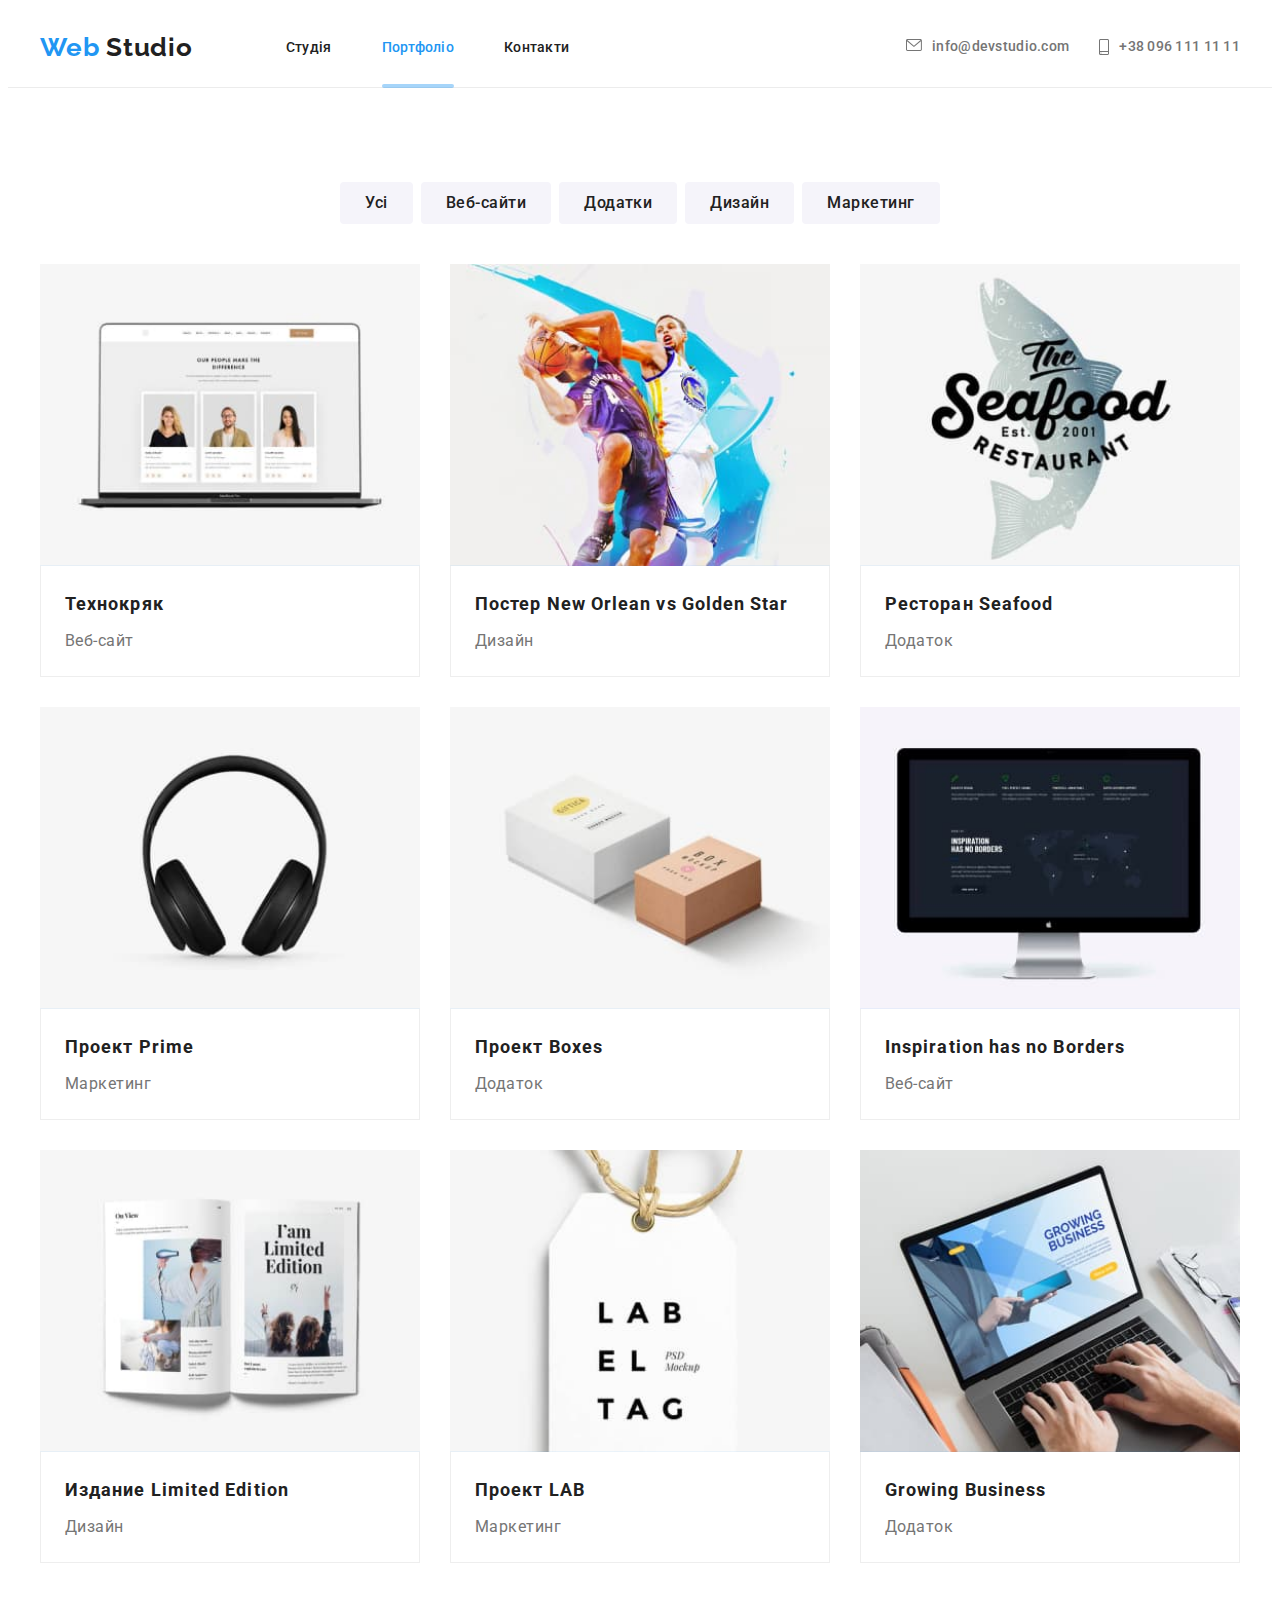
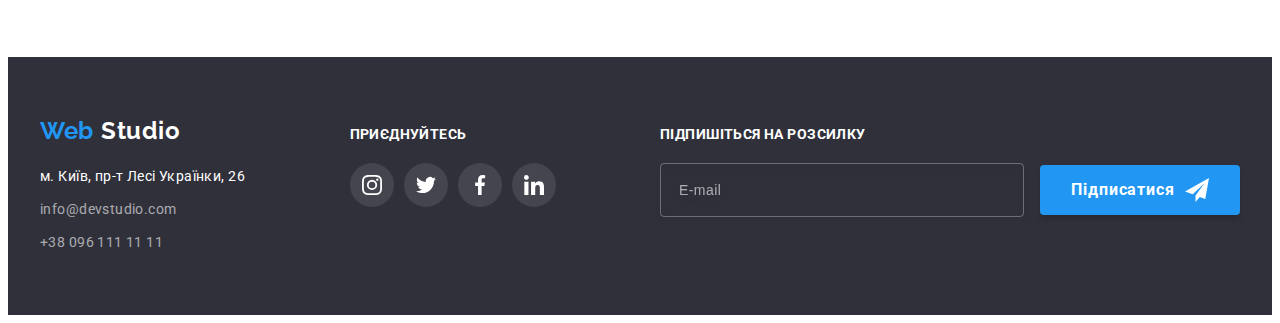
==== commit 81449943: "mistakes are fixed" ====
--- a/portfolio.html
+++ b/portfolio.html
@@ -65,28 +65,28 @@
 					</ul>
 				</div>
 
-				<buton class="menu-open" type="button">
+				<button class="menu-open" type="button">
 					<svg class="menu-btn-open" width="40" height="40">
 						<use href="./images/icons.svg#icon-menu"></use>
 					</svg>
-				</buton>
+				</button>
 			</div>
 			<!-- MOB-MENU -->
 			<div class="mob-menu is-hidden">
 				<div class="container">
 					<div class="mob-menu-top">
-						<buton class="menu-close" type="button">
+						<button class="menu-close" type="button">
 							<svg class="menu-btn-close" width="40" height="40">
 								<use href="./images/icons.svg#icon-menu-close"></use>
 							</svg>
-						</buton>
+						</button>
 						<nav class="mob-menu__nav">
 							<ul class="mob-menu__list list">
 								<li class="mob-menu__item">
-									<a class="mob-menu__link link current" href="./index.html">Студія</a>
+									<a class="mob-menu__link link" href="./index.html">Студія</a>
 								</li>
 								<li class="mob-menu__item">
-									<a class="mob-menu__link link" href="./portfolio.html">Портфоліо</a>
+									<a class="mob-menu__link link current" href="./portfolio.html">Портфоліо</a>
 								</li>
 								<li class="mob-menu__item"><a class="mob-menu__link link" href="">Контакти</a></li>
 							</ul>
--- a/css/main.min.css
+++ b/css/main.min.css
@@ -1 +1 @@
-:root{--primary-text-color: #757575;--title-text-color: #212121;--title-second-color: #ffffff;--accent-text-color: #2196f3;--bg-color: #2f303a;--light-grey-color: #f5f4fa;--grey-contacts-color: rgba(255, 255, 255, 0.6);--btn-blue-color: #188ce8;--border-icon-color: rgba(175, 177, 184, 1);--animation-mode: 250ms cubic-bezier(0.4, 0, 0.2, 1)}p,h1,h2,h3,h4,h5,h6{margin:0}ul{margin:0;padding-left:0}a{color:currentColor}img{display:block;max-width:100%;height:auto}button{cursor:pointer}textarea{resize:none}body{font-family:"roboto",sans-serif;color:var(--primary-text-color);background:var(--title-second-color)}.list{list-style:none}.link{color:currentColor;text-decoration:none}.no-scroll{overflow:hidden}.visually-hidden{position:absolute;width:1px;height:1px;margin:-1px;border:0;padding:0;white-space:nowrap;clip-path:inset(100%);clip:rect(0 0 0 0);overflow:hidden}.is-hidden{visibility:hidden;opacity:0;pointer-events:none}.logo{text-decoration:none;font-family:"Raleway",sans-serif;font-style:normal;font-weight:700;font-size:24px;line-height:1.17;letter-spacing:.03em;color:var(--title-text-color)}.logo--color-white{color:var(--title-second-color)}.logo--color-blue{color:var(--accent-text-color)}.header__logo{margin-right:auto;transition:color var(--animation-mode)}.header__logo:hover,.header__logo:focus{color:var(--accent-text-color)}@media screen and (min-width: 1200px){.header__logo{margin-right:93px;font-size:26px;line-height:1.92}}.container{width:100%;margin-left:auto;margin-right:auto;padding-left:15px;padding-right:15px}@media screen and (min-width: 480px){.container{max-width:480px}}@media screen and (min-width: 768px){.container{max-width:768px}}@media screen and (min-width: 1200px){.container{max-width:1200px}}.title{font-weight:700;font-size:28px;line-height:1.18;text-align:center;letter-spacing:.03em;color:var(--title-text-color)}@media screen and (min-width: 1200px){.title{font-size:36px;line-height:1.17}}.section{padding-top:94px;padding-bottom:94px}.exclusion{padding-top:0}.backdrop{position:fixed;top:0;left:0;width:100%;height:100%;background-color:rgba(0,0,0,.2);opacity:1;transition:opacity var(--animation-mode),visibility var(--animation-mode)}.backdrop.is-hidden{visibility:hidden;opacity:0;pointer-events:none}.backdrop.is-hidden .modal{transform:translate(-50%, -50%) scale(0.5) rotate(360deg)}.modal{position:absolute;top:50%;left:50%;width:300px;min-height:609px;transform:translate(-50%, -50%) scale(1) rotate(0);background-color:var(--title-second-color);box-shadow:0px 1px 3px rgba(0,0,0,.12),0px 1px 1px rgba(0,0,0,.14),0px 2px 1px rgba(0,0,0,.2);border-radius:4px;transition:transform var(--animation-mode);padding:40px}@media screen and (min-width: 480px){.modal{width:450px}}@media screen and (min-width: 1200px){.modal{width:528px;min-height:581px}}.modal-close{fill:currentColor;transition:color var(--animation-mode)}.modal-btn-close{position:absolute;top:8px;right:8px;width:30px;height:30px;border-radius:50%;display:flex;align-items:center;justify-content:center;background:var(--title-second-color);border:1px solid rgba(0,0,0,.1)}.modal-btn-close:hover>.modal-close,.modal-btn-close:focus>.modal-close{color:var(--accent-text-color)}.client-registranion{margin-left:auto;margin-right:auto}.registration-title{display:flex;text-align:center;font-weight:700;font-size:16px;line-height:1.15;letter-spacing:.03em;justify-content:center;color:var(--title-text-color);margin-bottom:12px}@media screen and (min-width: 480px){.registration-title{font-size:20px}}.form-field{display:flex;flex-direction:column;margin-bottom:10px}.reg-comment{margin-bottom:20px}.form-textarea{padding:12px 16px;border:1px solid rgba(33,33,33,.2);border-radius:4px;outline:none;transition:border-color var(--animation-mode);cursor:pointer}.form-textarea:focus,.form-textarea:hover{border-color:var(--accent-text-color)}.form-textarea::placeholder{font-weight:400;font-size:12px;line-height:1.17;letter-spacing:.01em;color:rgba(117,117,117,.5)}.input-wrap{position:relative}.form-input{width:100%;height:40px;padding-left:42px;border:1px solid rgba(33,33,33,.2);border-radius:4px;cursor:pointer;outline:none;transition:border-color var(--animation-mode)}.form-input:focus,.form-input:hover{border-color:var(--accent-text-color)}.input-icon{position:absolute;top:50%;left:12px;transform:translateY(-50%);transition:fill var(--animation-mode)}.form-input:focus+.input-icon,.form-input:hover+.input-icon{fill:var(--accent-text-color)}.form-label{font-weight:400;font-size:12px;line-height:1.17;letter-spacing:.01em;color:var(--primary-text-color);margin-bottom:4px}.agreement-field{display:flex;justify-content:center;font-weight:400;font-size:11px;line-height:1.17;letter-spacing:.03em;color:var(--primary-text-color);margin-bottom:30px}@media screen and (min-width: 480px){.agreement-field{font-size:12px}}@media screen and (min-width: 1200px){.agreement-field{font-size:14px;line-height:2}}.label-checkbox{display:flex;align-items:center;cursor:pointer;transition:color var(--animation-mode)}.label-checkbox span{display:flex;align-items:center;justify-content:center;border:2px solid var(--title-text-color);width:16px;height:15px;border-radius:2px;margin-right:8.38px;transition:boder-color var(--animation-mode)}.form-checkbox:focus+.label-checkbox span,.form-checkbox:hover+.label-checkbox span{border-color:var(--accent-text-color)}.form-checkbox:checked+.label-checkbox span{background-color:var(--accent-text-color);border:none}.label-checkbox:focus,.label-checkbox:hover{color:var(--accent-text-color)}.check-icon{fill:rgba(0,0,0,0)}.form-checkbox:checked+.label-checkbox .check-icon{fill:var(--title-second-color)}.agreement-link{letter-spacing:.03em;text-decoration-line:underline;color:var(--accent-text-color)}.reg-btn{font-family:inherit;background:var(--accent-text-color);box-shadow:0px 4px 4px rgba(0,0,0,.15);border-radius:4px;border-color:rgba(0,0,0,0);min-width:200px;height:50px;font-weight:700;font-size:16px;line-height:1.88;display:block;margin:auto;align-items:center;text-align:center;letter-spacing:.06em;color:var(--title-second-color);transition:background var(--animation-mode)}.reg-btn:focus,.reg-btn:hover{background:var(--btn-blue-color)}.socials{display:flex;justify-content:center;column-gap:10px}.socials__link{width:44px;height:44px;border-radius:50%;display:flex;align-items:center;justify-content:center;color:#afb1bf;transition:color var(--animation-mode),background-color var(--animation-mode)}.socials__link:hover,.socials__link:focus{background-color:var(--accent-text-color);color:var(--title-second-color)}.socials__icon{fill:currentColor}.header{width:100%;border-bottom:1px solid #ececec}.header-container{display:flex;align-items:center;display:flex;align-items:center;justify-content:space-around}@media screen and (min-width: 1200px){.header{justify-content:space-around}}@media screen and (min-width: 768px){.logo-div{display:flex;flex-basis:33.3333333333%}}@media screen and (min-width: 768px){.nav-div{display:flex;flex-basis:33.3333333333%}}.navigation__list{font-weight:500;font-size:14px;line-height:1.14;letter-spacing:.02em;color:var(--title-text-color);display:none}@media screen and (min-width: 768px){.navigation__list{display:flex}}.navigation__item:not(:last-child){margin-right:50px}.navigation__link{display:inline-block;padding-top:32px;transition:color var(--animation-mode)}.navigation__link:hover,.navigation__link:focus{color:var(--accent-text-color)}.navigation__link.current{color:var(--accent-text-color)}.navigation__link.current::after{content:"";display:block;height:4px;margin-top:28px;margin-bottom:-1px;background-color:var(--accent-text-color);opacity:.4;border-radius:2px}@media screen and (min-width: 768px){.contacts{display:flex;flex-basis:33.3333333333%}}.contact{font-weight:500;font-size:12px;line-height:1.1666666667;letter-spacing:.02em;display:flex;align-items:center}@media screen and (min-width: 1200px){.contact{font-size:14px;line-height:1.14}}.contact__link{transition:color var(--animation-mode)}.contact__link:hover,.contact__link:focus{color:var(--accent-text-color)}.contact__icon{fill:currentColor;background-position:center;background-size:contain;margin-right:10px}.header__contact{margin-left:auto;gap:10px;display:none}@media screen and (min-width: 768px){.header__contact{display:flex}}@media screen and (min-width: 768px)and (max-width: 1199px){.header__contact{flex-wrap:wrap;flex-direction:column;align-items:flex-start}}@media screen and (min-width: 1200px){.header__contact{gap:30px}}.menu-open{margin-left:auto;margin-top:10px}@media screen and (min-width: 768px){.menu-open{visibility:hidden;opacity:0;pointer-events:none;margin-right:0;position:absolute}}.mob-menu{position:fixed;z-index:2;width:100vw;height:100vh;padding-left:25px;padding-bottom:48px;padding-top:48px;background:#fff;box-shadow:0px 4px 8px rgba(0,0,0,.04),0px 2px 4px rgba(0,0,0,.08),0px 1px 3px rgba(0,0,0,.16);top:0;transition:opacity var(--animation-mode),visibility var(--animation-mode)}.mob-menu>.container{display:flex;flex-direction:column;height:100%;justify-content:space-between;overflow:auto}@media screen and (min-width: 768px){.mob-menu{display:none}}.menu-btn-close{position:absolute;top:10px;right:15px;fill:var(--title-text-color);transition:fill var(--animation-mode)}.menu-btn-close:hover,.menu-btn-close:focus{fill:var(--accent-text-color)}.mob-menu__item:not(:last-child){margin-bottom:32px}.mob-menu__link{font-weight:500;font-size:40px;line-height:1.18;letter-spacing:.02em;color:var(--title-text-color);transition:color var(--animation-mode)}.mob-menu__link:hover,.mob-menu__link:focus{color:var(--accent-text-color)}.mob-contact{margin-bottom:64px}.mob-contact__tel{font-weight:500;font-size:24px;line-height:1.77;letter-spacing:.02em;color:var(--accent-text-color);margin-bottom:32px}@media screen and (min-width: 480px){.mob-contact__tel{font-size:34px}}.mob-contact__mail{display:block;font-weight:500;font-size:24px;line-height:1.17;letter-spacing:.02em;color:var(--primary-text-colo)}.mob-soc{display:flex;margin-left:-10px}.mob-soc__item:not(:last-child){border-right:1px solid rgba(33,33,33,.2)}.mob-soc__link{font-weight:500;font-size:14px;line-height:1.2222222222;letter-spacing:.02em;color:var(--accent-text-color);padding-right:5px;padding-left:5px}@media screen and (min-width: 480px){.mob-soc__link{font-size:18px;padding-right:10px}}.hero{width:100%;background-color:var(--bg-color);margin-right:auto;margin-left:auto;padding-top:118px;padding-bottom:118px;background-image:linear-gradient(rgba(47, 48, 58, 0.4), rgba(47, 48, 58, 0.4)),url(../images/hero-bg-mob.jpg);background-repeat:no-repeat;background-position:center;background-size:cover}@media(min-device-pixel-ratio: 2),(min-resolution: 192dpi),(min-resolution: 2dppx){.hero{background-image:linear-gradient(rgba(47, 48, 58, 0.4), rgba(47, 48, 58, 0.4)),url(../images/hero-bg-mob-2x.jpg)}}@media screen and (min-width: 768px){.hero{background-image:linear-gradient(rgba(47, 48, 58, 0.4), rgba(47, 48, 58, 0.4)),url(../images/hero-bg-tab.jpg)}}@media screen and (min-width: 768px)and (min-device-pixel-ratio: 2),screen and (min-width: 768px)and (min-resolution: 192dpi),screen and (min-width: 768px)and (min-resolution: 2dppx){.hero{background-image:linear-gradient(rgba(47, 48, 58, 0.4), rgba(47, 48, 58, 0.4)),url(../images/hero-bg-tab-2x.jpg)}}@media screen and (min-width: 1200px){.hero{padding-top:200px;padding-bottom:200px;background-image:linear-gradient(rgba(47, 48, 58, 0.4), rgba(47, 48, 58, 0.4)),url(../images/header.jpg)}}@media screen and (min-width: 1200px)and (min-device-pixel-ratio: 2),screen and (min-width: 1200px)and (min-resolution: 192dpi),screen and (min-width: 1200px)and (min-resolution: 2dppx){.hero{background-image:linear-gradient(rgba(47, 48, 58, 0.4), rgba(47, 48, 58, 0.4)),url(../images/hero-bg-2x.jpg)}}.hero__title{color:var(--title-second-color);font-weight:900;font-size:26px;line-height:1.6;letter-spacing:.06em;text-align:center;text-transform:uppercase;width:100%;margin:0 auto 30px}@media screen and (min-width: 768px){.hero__title{max-width:360px}}@media screen and (min-width: 1200px){.hero__title{font-weight:900;font-size:44px;line-height:1.5;letter-spacing:.06em;max-width:696px}}.hero__btn{font-family:inherit;color:var(--title-second-color);background-color:var(--accent-text-color);font-weight:700;font-size:16px;line-height:1.88;letter-spacing:.06em;display:flex;align-items:center;box-shadow:0px 4px 4px rgba(0,0,0,.15);border-radius:4px;border-color:var(--btn-blue-color);display:block;margin:0 auto;min-width:200px;height:50px;transition:background-color var(--animation-mode)}@media screen and (min-width: 1200px){.hero__btn{min-width:216px}}.hero__btn:hover,.hero__btn:focus{background-color:var(--btn-blue-color)}.benefits-list{display:flex;flex-wrap:wrap;gap:30px}@media screen and (min-width: 768px){.benefits-list-item{width:calc((100% - 30px)/2)}}@media screen and (min-width: 1200px){.benefits-list-item{width:calc((100% - 90px)/4)}}.benefits-list-item::before{content:"";display:block;width:100%;height:120px;background-size:70px;background-repeat:no-repeat;background-position:center;margin-bottom:30px;background-color:var(--light-grey-color)}.benefits-title{margin-bottom:10px;font-weight:700;font-size:14px;line-height:1.43;letter-spacing:.03em;text-align:center;text-transform:uppercase;color:var(--title-text-color)}@media screen and (min-width: 768px){.benefits-title{text-align:left}}.benefits-text{font-weight:400;font-size:14px;line-height:1.71;letter-spacing:.03em;color:var(--primary-text-color);max-width:100%}.icon-antena::before{background-image:url(../images/svg/antenna.svg);width:100%}.icon-clock::before{background-image:url(../images/svg/clock.svg);width:100%}.icon-diagram::before{background-image:url(../images/svg/diagram.svg);width:100%}.icon-astronaut::before{background-image:url(../images/svg/astronaut.svg);width:100%}.activity{display:none}@media screen and (min-width: 1200px){.activity{display:block}.activity__title{margin-bottom:50px}.activity-list{display:flex}.activity-list__item{position:relative}.activity-list__item:not(:last-child){margin-right:30px}.activity-list__item-title{position:absolute;display:flex;align-items:center;width:370px;height:70px;bottom:0;background:rgba(47,48,58,.8);font-weight:700;font-size:14px;line-height:1.14;letter-spacing:.03em;justify-content:center;text-transform:uppercase;color:var(--title-second-color)}}.team-section--bg-grey{background-color:var(--light-grey-color)}.team-section__title{background-color:rgba(0,0,0,0);margin-bottom:50px}.team__member{font-weight:500;font-size:16px;line-height:1.19;letter-spacing:.03em;text-align:center;color:var(--title-text-color);margin-bottom:10px}.team__text{font-size:16px;line-height:1.19;letter-spacing:.03em;text-align:center;margin-bottom:16px}.team-list{display:flex;flex-wrap:wrap;gap:30px}.team-list__item{width:100%;background-color:var(--title-second-color);box-shadow:0px 1px 3px rgba(0,0,0,.12),0px 1px 1px rgba(0,0,0,.14),0px 2px 1px rgba(0,0,0,.2);border-radius:0px 0px 4px 4px}@media screen and (min-width: 768px){.team-list__item{width:calc((100% - 30px)/2)}}@media screen and (min-width: 1200px){.team-list__item{width:calc((100% - 90px)/4)}}.team-list__team{padding-top:30px;padding-bottom:30px}.clietnt__title{margin-bottom:50px}.clients-list{display:flex;flex-wrap:wrap;justify-content:space-between;gap:30px}.clients-item{width:calc((100% - 30px)/2)}@media screen and (min-width: 768px){.clients-item{width:calc((100% - 60px)/3)}}@media screen and (min-width: 1200px){.clients-item{width:calc((100% - 150px)/6)}}.clients-logo{fill:currentColor}.clients-logo-link{display:flex;align-items:center;width:100%;height:92px;justify-content:center;border:1px solid var(--border-icon-color);color:#afb1b8;border-radius:4px;transition:border-color var(--animation-mode),color var(--animation-mode)}.clients-logo-link:hover,.clients-logo-link:focus{border-color:var(--accent-text-color);color:var(--accent-text-color)}.basement{background-color:var(--bg-color);padding-top:60px;padding-bottom:60px}.basement-addres{margin-top:20px}.basement-addres__title{font-style:normal;margin-bottom:9px;font-weight:400;font-size:14px;line-height:1.71;letter-spacing:.03em;color:var(--title-second-color)}.basement-list{font-style:normal;font-weight:400;font-size:14px;line-height:1.71;letter-spacing:.03em;color:var(--grey-contacts-color)}.basement-container{display:flex;align-items:baseline;justify-content:space-around;flex-wrap:wrap;text-align:center;gap:60px}@media screen and (min-width: 1200px){.basement-container{gap:0;flex-wrap:nowrap;justify-content:space-between;text-align:start}}.basement-mail-link{display:inline-block}@media screen and (min-width: 768px)and (max-width: 1199px){.footer-section{flex-basis:calc((100% - 60px)/3)}}.bs-contact{margin-bottom:9px}.footer__join{justify-content:end}@media screen and (min-width: 768px)and (max-width: 1199px){.footer__join{flex-basis:calc((100% - 60px)/3)}}.join__title{font-weight:700;font-size:14px;line-height:1.14;letter-spacing:.03em;text-transform:uppercase;color:var(--title-second-color);margin-bottom:20px;display:inline-block}.socials__icon--color-white{fill:var(--title-second-color)}.socials__link--color-grey{background:rgba(255,255,255,.1)}.sign-label{display:flex;font-weight:700;font-size:14px;line-height:1.14;letter-spacing:.03em;text-transform:uppercase;color:var(--title-second-color);margin-bottom:20px;justify-content:center}@media screen and (min-width: 1200px){.sign-label{justify-content:start}}.sign-input{font-weight:400;font-size:14px;line-height:1.25;letter-spacing:.03em;display:flex;margin-bottom:20px;color:rgba(255,255,255,.6);min-width:300px;height:50px;border:1px solid rgba(255,255,255,.3);filter:drop-shadow(0px 4px 4px rgba(0, 0, 0, 0.15));border-radius:4px;background-color:rgba(0,0,0,0)}@media screen and (min-width: 480px)and (max-width: 1199px){.sign-input{min-width:450px}}@media screen and (min-width: 1200px){.sign-input{display:inline-flex;width:358px}}.sign-input::placeholder{font-weight:400;font-size:14px;line-height:1.25;letter-spacing:.03em;display:flex;align-items:center;padding-left:16px;padding-bottom:15px;color:var(--grey-contacts-color)}.sign-btn{font-family:inherit;min-width:200px;height:50px;background:var(--accent-text-color);box-shadow:0px 4px 4px rgba(0,0,0,.15);border-radius:4px;border-color:rgba(0,0,0,0);font-weight:700;font-size:16px;line-height:1.88;letter-spacing:.06em;display:inline-flex;align-items:center;justify-content:center;color:var(--title-second-color);transition:background var(--animation-mode)}@media screen and (min-width: 1200px){.sign-btn{margin-left:12px}}.sign-btn:focus,.sign-btn:hover{background:var(--btn-blue-color)}.sign-up-icon{fill:currentColor;margin-left:10px}@media screen and (min-width: 1200px){.sign-up-mail{flex-basis:calc((100% - 120px)/3)}}.portfolio-menu-list{display:flex;flex-wrap:wrap;margin-bottom:40px;column-gap:8px}@media screen and (max-width: 767px){.portfolio-menu-list{row-gap:15px}}@media screen and (min-width: 768px){.portfolio-menu-list{justify-content:center}}.menu-btn{border-radius:4px;background-color:var(--light-grey-color);font-family:inherit;font-weight:500;font-size:16px;line-height:1.63;letter-spacing:.03em;color:var(--title-text-color);border-radius:4px;padding:6px 23px;border-color:rgba(0,0,0,0);transition:box-shadow var(--animation-mode),color var(--animation-mode),background-color var(--animation-mode)}.menu-btn:hover,.menu-btn:focus{color:var(--title-second-color);background-color:var(--accent-text-color);box-shadow:0px 3px 1px rgba(0,0,0,.1),0px 1px 2px rgba(0,0,0,.08),0px 2px 2px rgba(0,0,0,.12)}.portfolio-title{font-weight:700;font-size:18px;line-height:2;letter-spacing:.06em;color:var(--title-text-color);margin-bottom:4px}.portfolio-progects{display:flex;flex-wrap:wrap;margin-left:-30px;margin-top:-30px}@media(max-width: 767px){.portfolio-progects{flex-direction:column}}.portfolio-item{flex-basis:calc(50% - 30px);margin-left:30px;margin-top:30px}@media screen and (min-width: 1200px){.portfolio-item{flex-basis:calc(33.3333333333% - 30px)}}.portfolio-text{font-weight:400;font-size:16px;line-height:1.88;letter-spacing:.03em}.card-content{padding:20px 24px;border:1px solid #eee;border-top:none;flex-grow:1}.porfolio-link{display:flex;flex-direction:column;height:100%;transition:box-shadow var(--animation-mode)}.porfolio-link:hover,.porfolio-link:focus{box-shadow:0px 1px 1px rgba(0,0,0,.12),0px 4px 4px rgba(0,0,0,.06),1px 4px 6px rgba(0,0,0,.16)}.card-thumb{position:relative;overflow:hidden}.portfolio-overlay{position:absolute;width:100%;height:100%;top:0;left:0;background:rgba(33,150,243,.9);transform:translateY(100%);transition:transform var(--animation-mode)}.portfolio-item:hover .portfolio-overlay,.portfolio-item:focus .portfolio-overlay{transform:translateY(0)}.portfolio-article{position:absolute;width:322px;height:168px;top:50%;left:50%;transform:translate(-50%, -50%);font-weight:400;font-size:18px;line-height:1.56;letter-spacing:.03em;color:var(--title-second-color)}/*# sourceMappingURL=main.min.css.map */+:root{--primary-text-color: #757575;--title-text-color: #212121;--title-second-color: #ffffff;--accent-text-color: #2196f3;--bg-color: #2f303a;--light-grey-color: #f5f4fa;--grey-contacts-color: rgba(255, 255, 255, 0.6);--btn-blue-color: #188ce8;--border-icon-color: rgba(175, 177, 184, 1);--animation-mode: 250ms cubic-bezier(0.4, 0, 0.2, 1)}p,h1,h2,h3,h4,h5,h6{margin:0}ul{margin:0;padding-left:0}a{color:currentColor}img{display:block;max-width:100%;height:auto}button{cursor:pointer}textarea{resize:none}body{font-family:"roboto",sans-serif;color:var(--primary-text-color);background:var(--title-second-color)}.list{list-style:none}.link{color:currentColor;text-decoration:none}.no-scroll{overflow:hidden}.visually-hidden{position:absolute;width:1px;height:1px;margin:-1px;border:0;padding:0;white-space:nowrap;clip-path:inset(100%);clip:rect(0 0 0 0);overflow:hidden}.is-hidden{visibility:hidden;opacity:0;pointer-events:none}.logo{text-decoration:none;font-family:"Raleway",sans-serif;font-style:normal;font-weight:700;font-size:24px;line-height:1.17;letter-spacing:.03em;color:var(--title-text-color)}.logo--color-white{color:var(--title-second-color)}.logo--color-blue{color:var(--accent-text-color)}.header__logo{margin-right:auto;transition:color var(--animation-mode)}.header__logo:hover,.header__logo:focus{color:var(--accent-text-color)}@media screen and (min-width: 768px){.header__logo{margin-right:88px}}@media screen and (min-width: 1200px){.header__logo{margin-right:93px;font-size:26px;line-height:1.92}}.container{width:100%;margin-left:auto;margin-right:auto;padding-left:15px;padding-right:15px}@media screen and (min-width: 480px){.container{max-width:480px}}@media screen and (min-width: 768px){.container{max-width:768px}}@media screen and (min-width: 1200px){.container{max-width:1200px}}.title{font-weight:700;font-size:28px;line-height:1.18;text-align:center;letter-spacing:.03em;color:var(--title-text-color)}@media screen and (min-width: 1200px){.title{font-size:36px;line-height:1.17}}.section{padding-top:94px;padding-bottom:94px}.exclusion{padding-top:0}.backdrop{position:fixed;top:0;left:0;width:100%;height:100%;background-color:rgba(0,0,0,.2);opacity:1;transition:opacity var(--animation-mode),visibility var(--animation-mode)}.backdrop.is-hidden{visibility:hidden;opacity:0;pointer-events:none}.backdrop.is-hidden .modal{transform:translate(-50%, -50%) scale(0.5) rotate(360deg)}.modal{position:absolute;top:50%;left:50%;width:300px;max-height:98%;transform:translate(-50%, -50%) scale(1) rotate(0);background-color:var(--title-second-color);box-shadow:0px 1px 3px rgba(0,0,0,.12),0px 1px 1px rgba(0,0,0,.14),0px 2px 1px rgba(0,0,0,.2);border-radius:4px;transition:transform var(--animation-mode);padding:40px}@media screen and (min-width: 480px){.modal{width:450px;min-height:609px}}@media screen and (min-width: 1200px){.modal{width:528px;min-height:581px}}.modal-close{fill:currentColor;transition:color var(--animation-mode)}.modal-btn-close{position:absolute;top:8px;right:8px;width:30px;height:30px;border-radius:50%;display:flex;align-items:center;justify-content:center;background:var(--title-second-color);border:1px solid rgba(0,0,0,.1)}.modal-btn-close:hover>.modal-close,.modal-btn-close:focus>.modal-close{color:var(--accent-text-color)}.client-registranion{margin-left:auto;margin-right:auto}.registration-title{display:flex;text-align:center;font-weight:700;font-size:16px;line-height:1.15;letter-spacing:.03em;justify-content:center;color:var(--title-text-color);margin-bottom:12px}@media screen and (min-width: 480px){.registration-title{font-size:20px}}.form-field{display:flex;flex-direction:column;margin-bottom:10px}.reg-comment{margin-bottom:20px}.form-textarea{padding:12px 16px;border:1px solid rgba(33,33,33,.2);border-radius:4px;outline:none;transition:border-color var(--animation-mode);cursor:pointer}.form-textarea:focus,.form-textarea:hover{border-color:var(--accent-text-color)}.form-textarea::placeholder{font-weight:400;font-size:12px;line-height:1.17;letter-spacing:.01em;color:rgba(117,117,117,.5)}.input-wrap{position:relative}.form-input{width:100%;height:40px;padding-left:42px;border:1px solid rgba(33,33,33,.2);border-radius:4px;cursor:pointer;outline:none;transition:border-color var(--animation-mode)}.form-input:focus,.form-input:hover{border-color:var(--accent-text-color)}.input-icon{position:absolute;top:50%;left:12px;transform:translateY(-50%);transition:fill var(--animation-mode)}.form-input:focus+.input-icon,.form-input:hover+.input-icon{fill:var(--accent-text-color)}.form-label{font-weight:400;font-size:12px;line-height:1.17;letter-spacing:.01em;color:var(--primary-text-color);margin-bottom:4px}.agreement-field{display:flex;justify-content:center;font-weight:400;font-size:9px;line-height:1.17;letter-spacing:.03em;color:var(--primary-text-color);margin-bottom:30px}@media screen and (min-width: 480px){.agreement-field{font-size:12px}}@media screen and (min-width: 1200px){.agreement-field{font-size:14px;line-height:2}}.label-checkbox{display:flex;align-items:center;cursor:pointer;transition:color var(--animation-mode)}.label-checkbox span{display:flex;align-items:center;justify-content:center;border:2px solid var(--title-text-color);width:16px;height:15px;border-radius:2px;margin-right:9px;transition:boder-color var(--animation-mode)}.form-checkbox:focus+.label-checkbox span,.form-checkbox:hover+.label-checkbox span{border-color:var(--accent-text-color)}.form-checkbox:checked+.label-checkbox span{background-color:var(--accent-text-color);border:none}.label-checkbox:focus,.label-checkbox:hover{color:var(--accent-text-color)}.check-icon{fill:rgba(0,0,0,0)}.form-checkbox:checked+.label-checkbox .check-icon{fill:var(--title-second-color)}.agreement-link{letter-spacing:.03em;text-decoration-line:underline;color:var(--accent-text-color)}.reg-btn{font-family:inherit;background:var(--accent-text-color);box-shadow:0px 4px 4px rgba(0,0,0,.15);border-radius:4px;border-color:rgba(0,0,0,0);min-width:200px;height:50px;font-weight:700;font-size:16px;line-height:1.88;display:block;margin:auto;align-items:center;text-align:center;letter-spacing:.06em;color:var(--title-second-color);transition:background var(--animation-mode)}.reg-btn:focus,.reg-btn:hover{background:var(--btn-blue-color)}.socials{display:flex;justify-content:center;column-gap:10px}.socials__link{width:44px;height:44px;border-radius:50%;display:flex;align-items:center;justify-content:center;color:#afb1bf;transition:color var(--animation-mode),background-color var(--animation-mode)}.socials__link:hover,.socials__link:focus{background-color:var(--accent-text-color);color:var(--title-second-color)}.socials__icon{fill:currentColor}.header{width:100%;border-bottom:1px solid #ececec}.header-container{display:flex;align-items:center;display:flex;align-items:center;justify-content:space-around}@media screen and (min-width: 1200px){.header{justify-content:space-around}}@media screen and (min-width: 768px){.logo-div{display:flex}}@media screen and (min-width: 768px){.nav-div{display:flex}}.navigation__list{font-weight:500;font-size:14px;line-height:1.14;letter-spacing:.02em;color:var(--title-text-color);display:none}@media screen and (min-width: 768px){.navigation__list{display:flex}}.navigation__item:not(:last-child){margin-right:50px}.navigation__link{display:inline-block;padding-top:32px;transition:color var(--animation-mode)}.navigation__link:hover,.navigation__link:focus{color:var(--accent-text-color)}.navigation__link.current{color:var(--accent-text-color)}.navigation__link.current::after{content:"";display:block;height:4px;margin-top:28px;margin-bottom:-1px;background-color:var(--accent-text-color);opacity:.4;border-radius:2px}@media screen and (min-width: 768px){.contacts{display:flex;margin-left:auto}}.contact{font-weight:500;font-size:12px;line-height:1.1666666667;letter-spacing:.02em;display:flex;align-items:center}@media screen and (min-width: 1200px){.contact{font-size:14px;line-height:1.14}}.contact__link{display:flex;transition:color var(--animation-mode)}.contact__link:hover,.contact__link:focus{color:var(--accent-text-color)}.contact__icon{fill:currentColor;background-position:center;background-size:contain;margin-right:10px}.header__contact{margin-left:auto;gap:10px;display:none}@media screen and (min-width: 768px){.header__contact{display:flex}}@media screen and (min-width: 768px)and (max-width: 1199px){.header__contact{flex-wrap:wrap;flex-direction:column;align-items:flex-start}}@media screen and (min-width: 1200px){.header__contact{gap:30px}}.menu-open{margin-left:auto;margin-top:10px;background:rgba(0,0,0,0);border:none}@media screen and (min-width: 768px){.menu-open{visibility:hidden;opacity:0;pointer-events:none;margin-right:0;position:absolute}}.mob-menu{position:fixed;z-index:2;width:100vw;height:100vh;padding-left:25px;padding-bottom:48px;padding-top:48px;background:#fff;box-shadow:0px 4px 8px rgba(0,0,0,.04),0px 2px 4px rgba(0,0,0,.08),0px 1px 3px rgba(0,0,0,.16);top:0;transition:opacity var(--animation-mode),visibility var(--animation-mode)}.mob-menu>.container{display:flex;flex-direction:column;height:100%;justify-content:space-between;overflow:auto}@media screen and (min-width: 768px){.mob-menu{display:none}}.menu-close{background:rgba(0,0,0,0);border:none}.menu-btn-close{position:absolute;top:10px;right:15px;fill:var(--title-text-color);transition:fill var(--animation-mode)}.menu-btn-close:hover,.menu-btn-close:focus{fill:var(--accent-text-color)}.mob-menu__item:not(:last-child){margin-bottom:32px}.mob-menu__link{font-weight:500;font-size:40px;line-height:1.18;letter-spacing:.02em;color:var(--title-text-color);transition:color var(--animation-mode)}.mob-menu__link:hover,.mob-menu__link:focus{color:var(--accent-text-color)}.mob-menu__link.current{color:var(--accent-text-color)}.mob-contact{margin-bottom:64px}.mob-contact__tel{font-weight:500;font-size:24px;line-height:1.77;letter-spacing:.02em;color:var(--accent-text-color);margin-bottom:32px}@media screen and (min-width: 480px){.mob-contact__tel{font-size:34px}}.mob-contact__mail{display:block;font-weight:500;font-size:24px;line-height:1.17;letter-spacing:.02em;color:var(--primary-text-colo)}.mob-soc{display:flex;margin-left:-10px}.mob-soc__item:not(:last-child){border-right:1px solid rgba(33,33,33,.2)}.mob-soc__link{font-weight:500;font-size:14px;line-height:1.2222222222;letter-spacing:.02em;color:var(--accent-text-color);padding-right:5px;padding-left:5px}@media screen and (min-width: 480px){.mob-soc__link{font-size:18px;padding-right:10px}}.hero{width:100%;background-color:var(--bg-color);margin-right:auto;margin-left:auto;padding-top:118px;padding-bottom:118px;background-image:linear-gradient(rgba(47, 48, 58, 0.4), rgba(47, 48, 58, 0.4)),url(../images/hero-bg-mob.jpg);background-repeat:no-repeat;background-position:center;background-size:cover}@media(min-device-pixel-ratio: 2),(min-resolution: 192dpi),(min-resolution: 2dppx){.hero{background-image:linear-gradient(rgba(47, 48, 58, 0.4), rgba(47, 48, 58, 0.4)),url(../images/hero-bg-mob-2x.jpg)}}@media screen and (min-width: 768px){.hero{background-image:linear-gradient(rgba(47, 48, 58, 0.4), rgba(47, 48, 58, 0.4)),url(../images/hero-bg-tab.jpg)}}@media screen and (min-width: 768px)and (min-device-pixel-ratio: 2),screen and (min-width: 768px)and (min-resolution: 192dpi),screen and (min-width: 768px)and (min-resolution: 2dppx){.hero{background-image:linear-gradient(rgba(47, 48, 58, 0.4), rgba(47, 48, 58, 0.4)),url(../images/hero-bg-tab-2x.jpg)}}@media screen and (min-width: 1200px){.hero{max-width:1600px;padding-top:200px;padding-bottom:200px;background-image:linear-gradient(rgba(47, 48, 58, 0.4), rgba(47, 48, 58, 0.4)),url(../images/header.jpg)}}@media screen and (min-width: 1200px)and (min-device-pixel-ratio: 2),screen and (min-width: 1200px)and (min-resolution: 192dpi),screen and (min-width: 1200px)and (min-resolution: 2dppx){.hero{background-image:linear-gradient(rgba(47, 48, 58, 0.4), rgba(47, 48, 58, 0.4)),url(../images/hero-bg-2x.jpg)}}.hero__title{color:var(--title-second-color);font-weight:900;font-size:26px;line-height:1.6;letter-spacing:.06em;text-align:center;text-transform:uppercase;width:100%;margin:0 auto 30px}@media screen and (min-width: 768px){.hero__title{max-width:360px}}@media screen and (min-width: 1200px){.hero__title{font-weight:900;font-size:44px;line-height:1.5;letter-spacing:.06em;max-width:696px}}.hero__btn{font-family:inherit;color:var(--title-second-color);background-color:var(--accent-text-color);font-weight:700;font-size:16px;line-height:1.88;letter-spacing:.06em;display:flex;align-items:center;box-shadow:0px 4px 4px rgba(0,0,0,.15);border-radius:4px;border-color:var(--btn-blue-color);display:block;margin:0 auto;min-width:200px;height:50px;transition:background-color var(--animation-mode)}@media screen and (min-width: 1200px){.hero__btn{min-width:216px}}.hero__btn:hover,.hero__btn:focus{background-color:var(--btn-blue-color)}.benefits-list{display:flex;flex-wrap:wrap;gap:30px}@media screen and (min-width: 768px){.benefits-list-item{width:calc((100% - 30px)/2)}}@media screen and (min-width: 1200px){.benefits-list-item{width:calc((100% - 90px)/4)}}.benefits-list-item::before{content:"";display:block;width:100%;height:120px;background-size:70px;background-repeat:no-repeat;background-position:center;margin-bottom:30px;background-color:var(--light-grey-color)}.benefits-title{margin-bottom:10px;font-weight:700;font-size:14px;line-height:1.43;letter-spacing:.03em;text-align:center;text-transform:uppercase;color:var(--title-text-color)}@media screen and (min-width: 768px){.benefits-title{text-align:left}}.benefits-text{font-weight:400;font-size:14px;line-height:1.71;letter-spacing:.03em;color:var(--primary-text-color);max-width:100%}.icon-antena::before{background-image:url(../images/svg/antenna.svg);width:100%}.icon-clock::before{background-image:url(../images/svg/clock.svg);width:100%}.icon-diagram::before{background-image:url(../images/svg/diagram.svg);width:100%}.icon-astronaut::before{background-image:url(../images/svg/astronaut.svg);width:100%}.activity{display:none}@media screen and (min-width: 1200px){.activity{display:flex}}.activity__title{margin-bottom:50px}.activity-list{display:flex}.activity-list__item{position:relative}.activity-list__item:not(:last-child){margin-right:30px}.activity-list__item-title{position:absolute;display:flex;align-items:center;width:370px;height:70px;bottom:0;background:rgba(47,48,58,.8);font-weight:700;font-size:14px;line-height:1.14;letter-spacing:.03em;justify-content:center;text-transform:uppercase;color:var(--title-second-color)}.team-section--bg-grey{background-color:var(--light-grey-color)}.team-section__title{background-color:rgba(0,0,0,0);margin-bottom:50px}.team__member{font-weight:500;font-size:16px;line-height:1.19;letter-spacing:.03em;text-align:center;color:var(--title-text-color);margin-bottom:10px}.team__text{font-size:16px;line-height:1.19;letter-spacing:.03em;text-align:center;margin-bottom:16px}.team-list{display:flex;flex-wrap:wrap;gap:30px}.team-list__item{width:100%;background-color:var(--title-second-color);box-shadow:0px 1px 3px rgba(0,0,0,.12),0px 1px 1px rgba(0,0,0,.14),0px 2px 1px rgba(0,0,0,.2);border-radius:0px 0px 4px 4px}@media screen and (min-width: 768px){.team-list__item{width:calc((100% - 30px)/2)}}@media screen and (min-width: 1200px){.team-list__item{width:calc((100% - 90px)/4)}}.team-list__team{padding-top:30px;padding-bottom:30px}.clietnt__title{margin-bottom:50px}.clients-list{display:flex;flex-wrap:wrap;justify-content:space-between;gap:30px}.clients-item{width:calc((100% - 30px)/2)}@media screen and (min-width: 768px){.clients-item{width:calc((100% - 60px)/3)}}@media screen and (min-width: 1200px){.clients-item{width:calc((100% - 150px)/6)}}.clients-logo{fill:currentColor}.clients-logo-link{display:flex;align-items:center;width:100%;height:92px;justify-content:center;border:1px solid var(--border-icon-color);color:#afb1b8;border-radius:4px;transition:border-color var(--animation-mode),color var(--animation-mode)}.clients-logo-link:hover,.clients-logo-link:focus{border-color:var(--accent-text-color);color:var(--accent-text-color)}.basement{background-color:var(--bg-color);padding-top:60px;padding-bottom:60px}.basement-addres{margin-top:20px}.basement-addres__title{font-style:normal;margin-bottom:9px;font-weight:400;font-size:14px;line-height:1.71;letter-spacing:.03em;color:var(--title-second-color)}.basement-list{font-style:normal;font-weight:400;font-size:14px;line-height:1.71;letter-spacing:.03em;color:var(--grey-contacts-color)}.basement-container{display:flex;align-items:baseline;justify-content:space-around;flex-wrap:wrap;text-align:center;gap:60px}@media screen and (min-width: 1200px){.basement-container{gap:0;flex-wrap:nowrap;justify-content:space-between;text-align:start}}.basement-mail-link{display:inline-block}@media screen and (min-width: 768px)and (max-width: 1199px){.footer-section{flex-basis:calc((100% - 60px)/3)}}.bs-contact{margin-bottom:9px}.footer__join{justify-content:end}@media screen and (min-width: 768px)and (max-width: 1199px){.footer__join{flex-basis:calc((100% - 60px)/3)}}.join__title{font-weight:700;font-size:14px;line-height:1.14;letter-spacing:.03em;text-transform:uppercase;color:var(--title-second-color);margin-bottom:20px;display:inline-block}.socials__icon--color-white{fill:var(--title-second-color)}.socials__link--color-grey{background:rgba(255,255,255,.1)}.sign-label{display:flex;font-weight:700;font-size:14px;line-height:1.14;letter-spacing:.03em;text-transform:uppercase;color:var(--title-second-color);margin-bottom:20px;justify-content:center}@media screen and (min-width: 1200px){.sign-label{justify-content:start}}.sign-input{font-weight:400;font-size:14px;line-height:1.25;letter-spacing:.03em;display:flex;margin-bottom:20px;color:rgba(255,255,255,.6);min-width:300px;height:50px;border:1px solid rgba(255,255,255,.3);filter:drop-shadow(0px 4px 4px rgba(0, 0, 0, 0.15));border-radius:4px;background-color:rgba(0,0,0,0)}@media screen and (min-width: 480px)and (max-width: 1199px){.sign-input{min-width:450px}}@media screen and (min-width: 1200px){.sign-input{display:inline-flex;width:358px}}.sign-input::placeholder{font-weight:400;font-size:14px;line-height:1.25;letter-spacing:.03em;display:flex;align-items:center;padding-left:16px;padding-bottom:15px;color:var(--grey-contacts-color)}.sign-btn{font-family:inherit;min-width:200px;height:50px;background:var(--accent-text-color);box-shadow:0px 4px 4px rgba(0,0,0,.15);border-radius:4px;border-color:rgba(0,0,0,0);font-weight:700;font-size:16px;line-height:1.88;letter-spacing:.06em;display:inline-flex;align-items:center;justify-content:center;color:var(--title-second-color);transition:background var(--animation-mode)}@media screen and (min-width: 1200px){.sign-btn{margin-left:12px}}.sign-btn:focus,.sign-btn:hover{background:var(--btn-blue-color)}.sign-up-icon{fill:currentColor;margin-left:10px}@media screen and (min-width: 1200px){.sign-up-mail{flex-basis:calc((100% - 120px)/3)}}.portfolio-menu-list{display:flex;flex-wrap:wrap;margin-bottom:40px;column-gap:8px}@media screen and (max-width: 767px){.portfolio-menu-list{row-gap:15px}}@media screen and (min-width: 768px){.portfolio-menu-list{justify-content:center}}.menu-btn{border-radius:4px;background-color:var(--light-grey-color);font-family:inherit;font-weight:500;font-size:16px;line-height:1.63;letter-spacing:.03em;color:var(--title-text-color);border-radius:4px;padding:6px 23px;border-color:rgba(0,0,0,0);transition:box-shadow var(--animation-mode),color var(--animation-mode),background-color var(--animation-mode)}.menu-btn:hover,.menu-btn:focus{color:var(--title-second-color);background-color:var(--accent-text-color);box-shadow:0px 3px 1px rgba(0,0,0,.1),0px 1px 2px rgba(0,0,0,.08),0px 2px 2px rgba(0,0,0,.12)}.portfolio-title{font-weight:700;font-size:18px;line-height:2;letter-spacing:.06em;color:var(--title-text-color);margin-bottom:4px}.portfolio-progects{display:flex;flex-wrap:wrap;margin-left:-30px;margin-top:-30px}@media(max-width: 767px){.portfolio-progects{flex-direction:column}}.portfolio-item{flex-basis:calc(50% - 30px);margin-left:30px;margin-top:30px}@media screen and (min-width: 1200px){.portfolio-item{flex-basis:calc(33.3333333333% - 30px)}}.portfolio-text{font-weight:400;font-size:16px;line-height:1.88;letter-spacing:.03em}.card-content{padding:20px 24px;border:1px solid #eee;border-top:none;flex-grow:1}.porfolio-link{display:flex;flex-direction:column;height:100%;transition:box-shadow var(--animation-mode)}.porfolio-link:hover,.porfolio-link:focus{box-shadow:0px 1px 1px rgba(0,0,0,.12),0px 4px 4px rgba(0,0,0,.06),1px 4px 6px rgba(0,0,0,.16)}.card-thumb{position:relative;overflow:hidden}.portfolio-overlay{position:absolute;width:100%;height:100%;top:0;left:0;background:rgba(33,150,243,.9);transform:translateY(100%);transition:transform var(--animation-mode)}.portfolio-item:hover .portfolio-overlay,.portfolio-item:focus .portfolio-overlay{transform:translateY(0)}.portfolio-article{position:absolute;width:220px;height:168px;top:50%;left:50%;transform:translate(-50%, -50%);font-weight:400;font-size:14px;line-height:1.56;letter-spacing:.03em;color:var(--title-second-color)}@media screen and (min-width: 480px){.portfolio-article{width:322px;font-size:18px}}/*# sourceMappingURL=main.min.css.map */